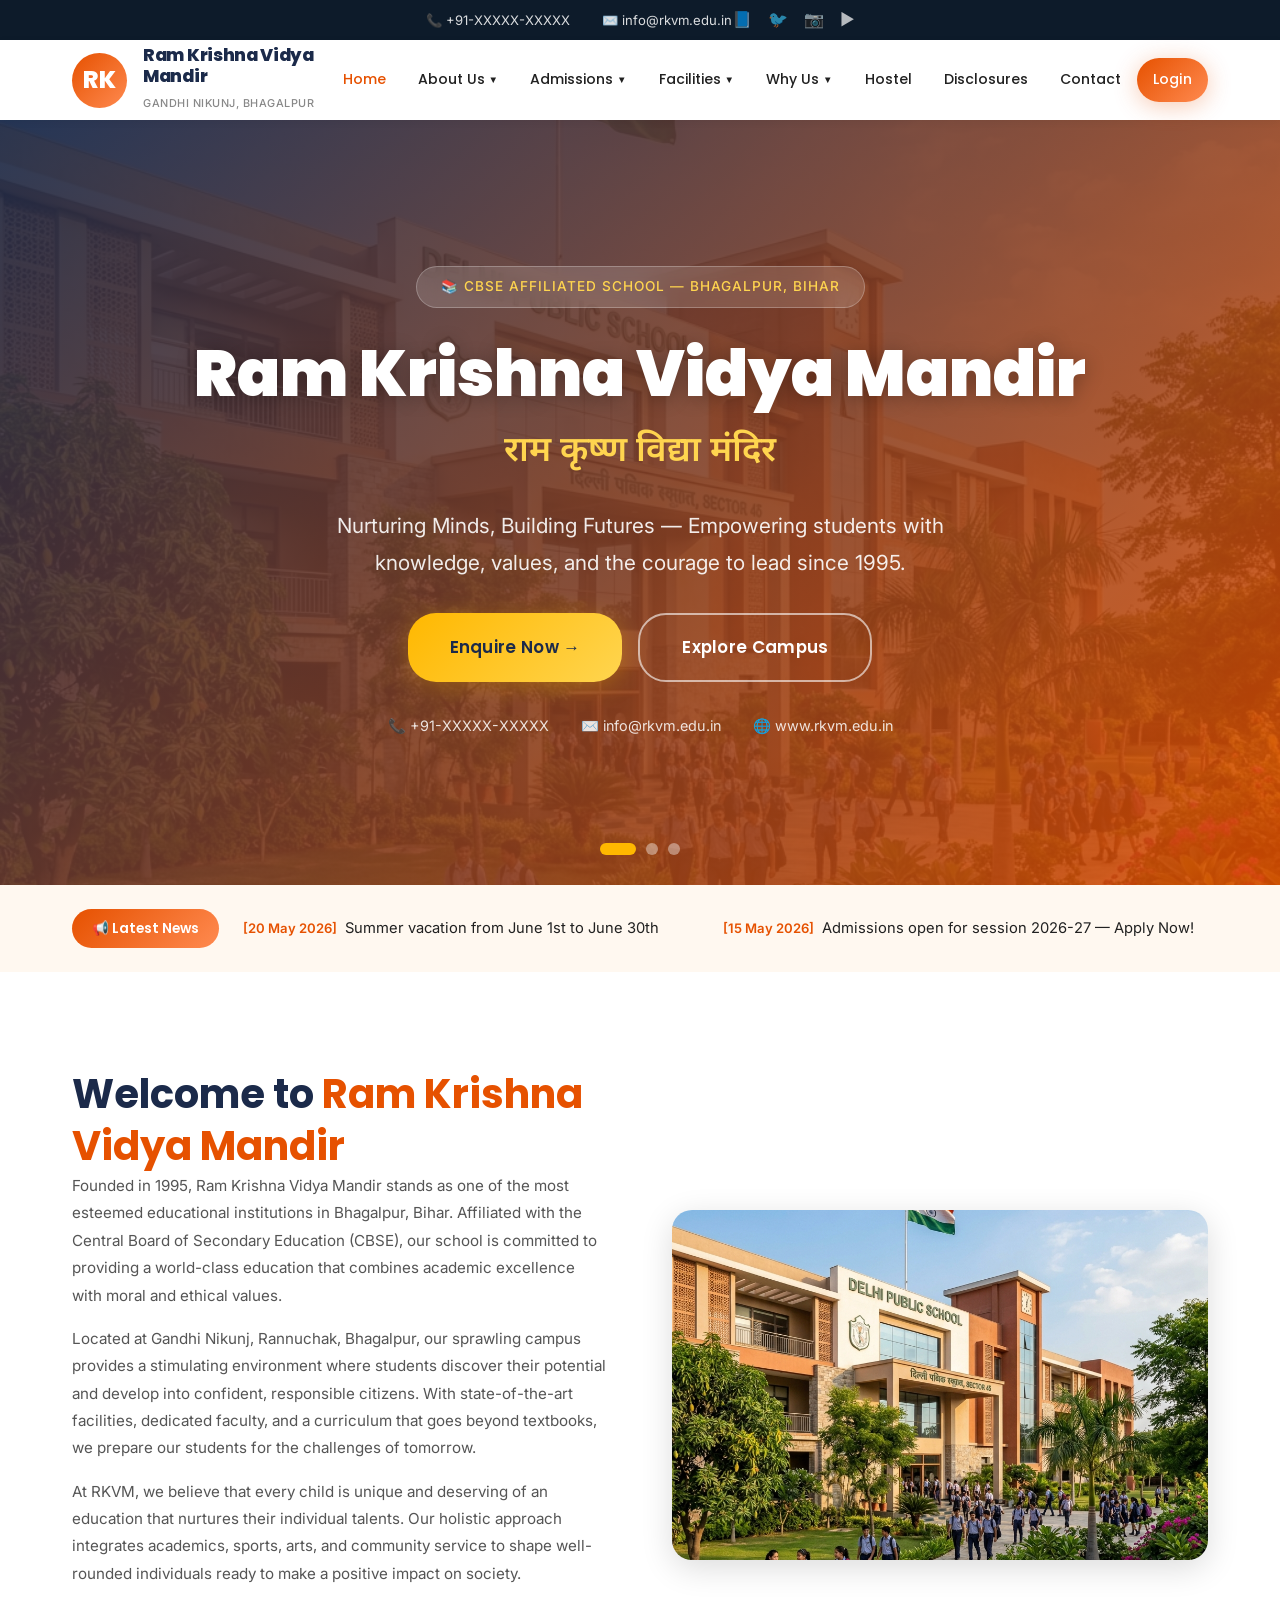
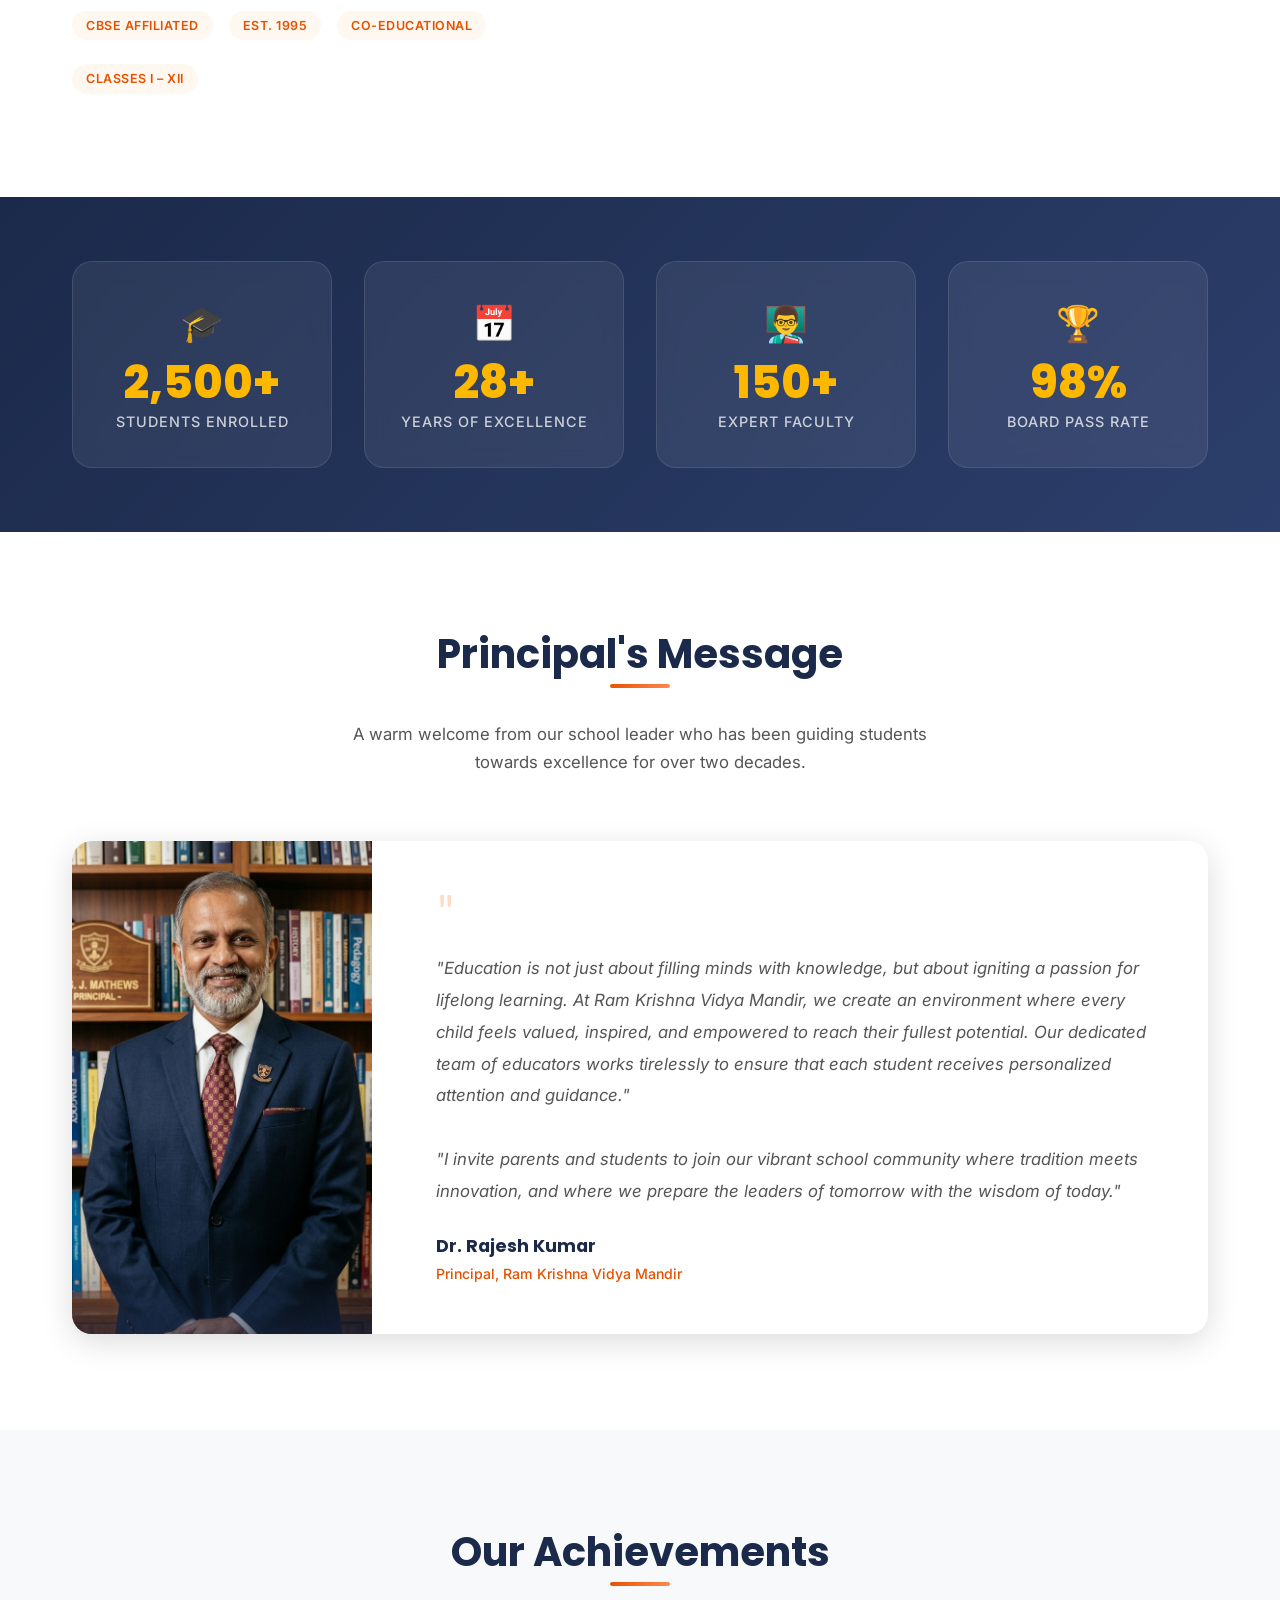
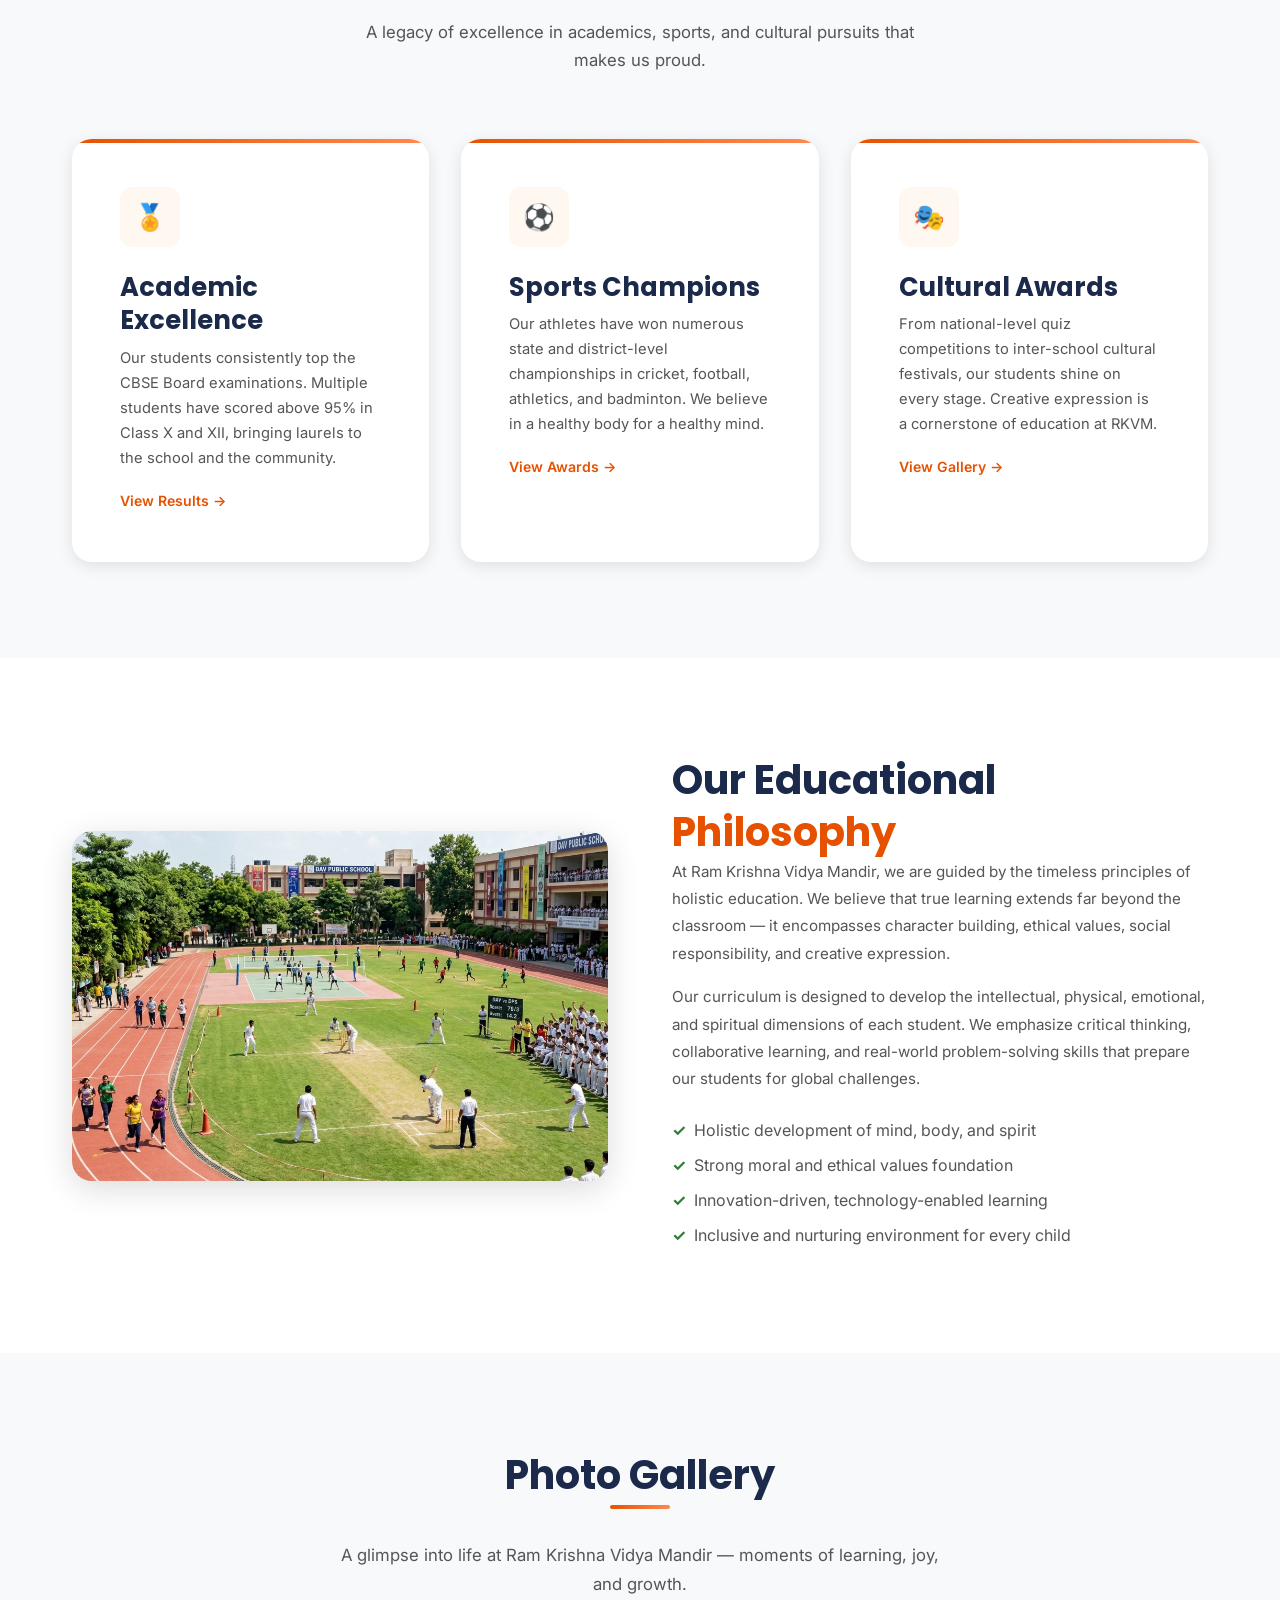
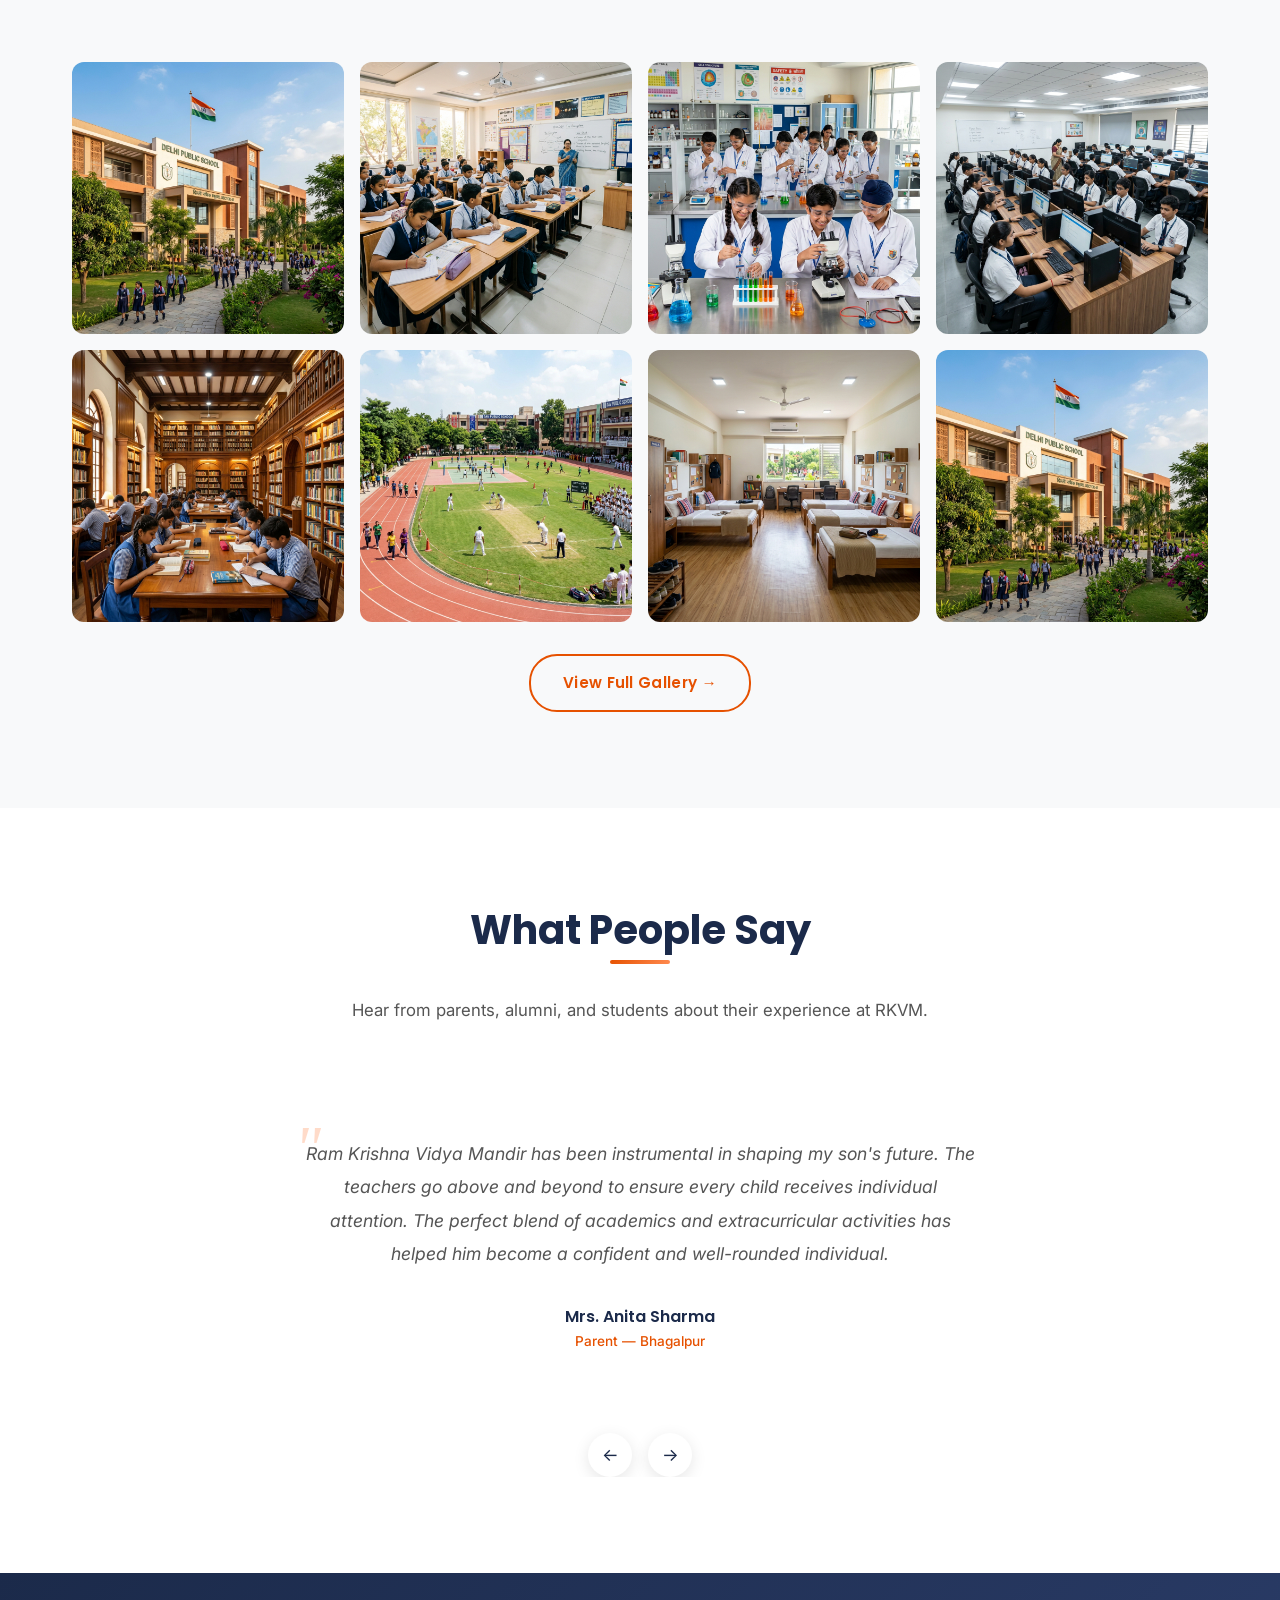
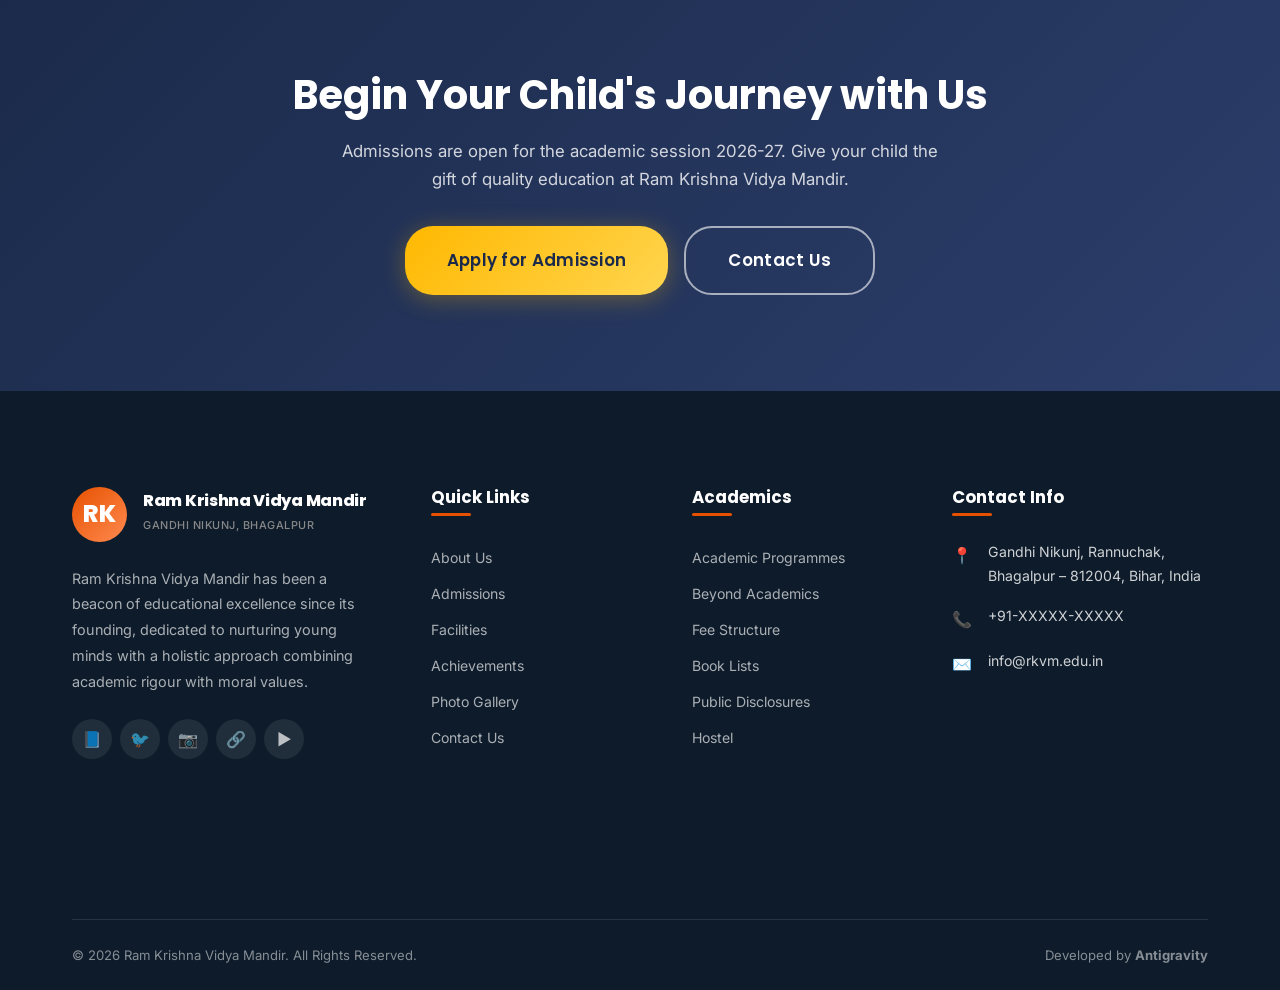
==== index.html @ 4ca019c8 "Initial commit: RKVM Website" ====
<!DOCTYPE html>
<html lang="en">
<head>
  <meta charset="UTF-8">
  <meta name="viewport" content="width=device-width, initial-scale=1.0">
  <meta name="description" content="Ram Krishna Vidya Mandir, Bhagalpur — A premier CBSE school nurturing young minds with academic excellence, moral values, and holistic development since 1995.">
  <title>Ram Krishna Vidya Mandir — Nurturing Minds, Building Futures</title>
  <link rel="stylesheet" href="css/style.css">
</head>
<body>

<!-- Top Bar -->
<div class="topbar">
  <div class="container">
    <div class="topbar-left">
      <span>📞 +91-XXXXX-XXXXX</span>
      <span>✉️ info@rkvm.edu.in</span>
    </div>
    <div class="topbar-right">
      <a href="#" title="Facebook">📘</a>
      <a href="#" title="Twitter">🐦</a>
      <a href="#" title="Instagram">📷</a>
      <a href="#" title="YouTube">▶️</a>
    </div>
  </div>
</div>

<!-- Header -->
<header class="header">
  <div class="container">
    <a href="index.html" class="logo">
      <div class="logo-icon">RK</div>
      <div class="logo-text">
        <h1>Ram Krishna Vidya Mandir</h1>
        <span class="logo-sub">Gandhi Nikunj, Bhagalpur</span>
      </div>
    </a>
    <button class="menu-toggle" aria-label="Toggle menu">
      <span></span><span></span><span></span>
    </button>
    <nav class="nav">
      <ul class="nav-list">
        <li class="nav-item"><a href="index.html" class="nav-link active">Home</a></li>
        <li class="nav-item">
          <a href="about.html" class="nav-link">About Us <span class="arrow">▼</span></a>
          <div class="dropdown">
            <a href="about.html#mission">Mission &amp; Vision</a>
            <a href="about.html#founders">The Founders</a>
            <a href="about.html#principal">The Principal</a>
            <a href="about.html#board">Advisory Board</a>
          </div>
        </li>
        <li class="nav-item">
          <a href="admissions.html" class="nav-link">Admissions <span class="arrow">▼</span></a>
          <div class="dropdown">
            <a href="admissions.html#booklist">Book List</a>
            <a href="admissions.html#query">Admission Query</a>
            <a href="admissions.html#procedure">Admission Procedure</a>
            <a href="admissions.html#form">Online Admission</a>
            <a href="admissions.html#fees">Fee Structure</a>
          </div>
        </li>
        <li class="nav-item">
          <a href="facilities.html" class="nav-link">Facilities <span class="arrow">▼</span></a>
          <div class="dropdown">
            <a href="facilities.html#it">IT Education</a>
            <a href="facilities.html#atl">Atal Tinkering Lab</a>
            <a href="facilities.html#headstart">International Headstart</a>
            <a href="facilities.html#counselling">Counselling Cell</a>
            <a href="facilities.html#workshops">Workshops &amp; Seminars</a>
            <a href="facilities.html#language">Language Lab</a>
            <a href="facilities.html#library">Library</a>
          </div>
        </li>
        <li class="nav-item">
          <a href="why-us.html" class="nav-link">Why Us <span class="arrow">▼</span></a>
          <div class="dropdown">
            <a href="why-us.html#academics">Academic Programmes</a>
            <a href="why-us.html#beyond">Beyond Academics</a>
            <a href="why-us.html#excellence">Centre of Excellence</a>
          </div>
        </li>
        <li class="nav-item"><a href="hostel.html" class="nav-link">Hostel</a></li>
        <li class="nav-item"><a href="disclosures.html" class="nav-link">Disclosures</a></li>
        <li class="nav-item"><a href="contact.html" class="nav-link">Contact</a></li>
        <li class="nav-item">
          <a href="login.html" class="nav-link btn btn-primary btn-sm" style="color:white;">Login</a>
        </li>
      </ul>
    </nav>
  </div>
</header>
<div class="mobile-overlay"></div>

<!-- Hero Section -->
<section class="hero">
  <div class="hero-slider">
    <div class="hero-slide active">
      <img src="images/hero-1.png" alt="Ram Krishna Vidya Mandir Campus">
    </div>
    <div class="hero-slide">
      <img src="images/hero-2.png" alt="Classroom Learning">
    </div>
    <div class="hero-slide">
      <img src="images/hero-3.png" alt="Science Laboratory">
    </div>
    <div class="hero-overlay"></div>
  </div>

  <div class="hero-content">
    <span class="hero-badge">📚 CBSE Affiliated School — Bhagalpur, Bihar</span>
    <h1 class="hero-title">Ram Krishna Vidya Mandir</h1>
    <p class="hero-title-hindi font-deva">राम कृष्ण विद्या मंदिर</p>
    <p class="hero-subtitle">Nurturing Minds, Building Futures — Empowering students with knowledge, values, and the courage to lead since 1995.</p>
    <div class="hero-cta">
      <a href="admissions.html#form" class="btn btn-accent btn-lg">Enquire Now →</a>
      <a href="facilities.html" class="btn btn-outline btn-lg">Explore Campus</a>
    </div>
    <div class="hero-contact">
      <span>📞 +91-XXXXX-XXXXX</span>
      <span>✉️ info@rkvm.edu.in</span>
      <span>🌐 www.rkvm.edu.in</span>
    </div>
  </div>

  <div class="hero-indicators">
    <div class="hero-dot active" data-slide="0"></div>
    <div class="hero-dot" data-slide="1"></div>
    <div class="hero-dot" data-slide="2"></div>
  </div>
</section>

<!-- Announcements Ticker -->
<section class="ticker-section">
  <div class="container">
    <div class="ticker-wrapper">
      <div class="ticker-label">📢 Latest News</div>
      <div class="ticker-content">
        <div class="ticker-track">
          <span class="ticker-item"><span class="date">[20 May 2026]</span> Summer vacation from June 1st to June 30th</span>
          <span class="ticker-item"><span class="date">[15 May 2026]</span> Admissions open for session 2026-27 — Apply Now!</span>
          <span class="ticker-item"><span class="date">[10 May 2026]</span> Annual Day celebrations on May 25th — All parents invited</span>
          <span class="ticker-item"><span class="date">[05 May 2026]</span> Pre-Board exams schedule released — Check notice board</span>
          <span class="ticker-item"><span class="date">[01 May 2026]</span> Parent-Teacher Meeting on May 8th for Classes IX-XII</span>
          <!-- Duplicate for seamless scroll -->
          <span class="ticker-item"><span class="date">[20 May 2026]</span> Summer vacation from June 1st to June 30th</span>
          <span class="ticker-item"><span class="date">[15 May 2026]</span> Admissions open for session 2026-27 — Apply Now!</span>
          <span class="ticker-item"><span class="date">[10 May 2026]</span> Annual Day celebrations on May 25th — All parents invited</span>
          <span class="ticker-item"><span class="date">[05 May 2026]</span> Pre-Board exams schedule released — Check notice board</span>
          <span class="ticker-item"><span class="date">[01 May 2026]</span> Parent-Teacher Meeting on May 8th for Classes IX-XII</span>
        </div>
      </div>
    </div>
  </div>
</section>

<!-- School Introduction -->
<section class="section" id="about-intro">
  <div class="container">
    <div class="info-block animate-on-scroll">
      <div class="info-content">
        <h2>Welcome to <span class="text-primary-color">Ram Krishna Vidya Mandir</span></h2>
        <p>Founded in 1995, Ram Krishna Vidya Mandir stands as one of the most esteemed educational institutions in Bhagalpur, Bihar. Affiliated with the Central Board of Secondary Education (CBSE), our school is committed to providing a world-class education that combines academic excellence with moral and ethical values.</p>
        <p>Located at Gandhi Nikunj, Rannuchak, Bhagalpur, our sprawling campus provides a stimulating environment where students discover their potential and develop into confident, responsible citizens. With state-of-the-art facilities, dedicated faculty, and a curriculum that goes beyond textbooks, we prepare our students for the challenges of tomorrow.</p>
        <p>At RKVM, we believe that every child is unique and deserving of an education that nurtures their individual talents. Our holistic approach integrates academics, sports, arts, and community service to shape well-rounded individuals ready to make a positive impact on society.</p>
        <div style="margin-top: var(--space-lg); display: flex; gap: var(--space-md); flex-wrap: wrap;">
          <span class="card-tag">CBSE Affiliated</span>
          <span class="card-tag">Est. 1995</span>
          <span class="card-tag">Co-Educational</span>
          <span class="card-tag">Classes I – XII</span>
        </div>
      </div>
      <div class="info-img">
        <img src="images/hero-1.png" alt="School Campus">
      </div>
    </div>
  </div>
</section>

<!-- Key Stats Section -->
<section class="stats">
  <div class="container">
    <div class="stats-grid">
      <div class="stat-card animate-on-scroll">
        <div class="stat-icon">🎓</div>
        <div class="stat-number" data-count="2500" data-suffix="+">0</div>
        <div class="stat-label">Students Enrolled</div>
      </div>
      <div class="stat-card animate-on-scroll delay-1">
        <div class="stat-icon">📅</div>
        <div class="stat-number" data-count="28" data-suffix="+">0</div>
        <div class="stat-label">Years of Excellence</div>
      </div>
      <div class="stat-card animate-on-scroll delay-2">
        <div class="stat-icon">👨‍🏫</div>
        <div class="stat-number" data-count="150" data-suffix="+">0</div>
        <div class="stat-label">Expert Faculty</div>
      </div>
      <div class="stat-card animate-on-scroll delay-3">
        <div class="stat-icon">🏆</div>
        <div class="stat-number" data-count="98" data-suffix="%">0</div>
        <div class="stat-label">Board Pass Rate</div>
      </div>
    </div>
  </div>
</section>

<!-- Principal's Message -->
<section class="section principal-section">
  <div class="container">
    <div class="section-header animate-on-scroll">
      <h2>Principal's Message</h2>
      <p>A warm welcome from our school leader who has been guiding students towards excellence for over two decades.</p>
    </div>
    <div class="principal-card animate-on-scroll">
      <div class="principal-img-wrapper">
        <img src="images/principal.png" alt="Dr. Rajesh Kumar - Principal">
      </div>
      <div class="principal-content">
        <div class="quote-icon">"</div>
        <blockquote>
          "Education is not just about filling minds with knowledge, but about igniting a passion for lifelong learning. At Ram Krishna Vidya Mandir, we create an environment where every child feels valued, inspired, and empowered to reach their fullest potential. Our dedicated team of educators works tirelessly to ensure that each student receives personalized attention and guidance."
          <br><br>
          "I invite parents and students to join our vibrant school community where tradition meets innovation, and where we prepare the leaders of tomorrow with the wisdom of today."
        </blockquote>
        <div class="principal-name">Dr. Rajesh Kumar</div>
        <div class="principal-designation">Principal, Ram Krishna Vidya Mandir</div>
      </div>
    </div>
  </div>
</section>

<!-- Achievements Section -->
<section class="section section-alt">
  <div class="container">
    <div class="section-header animate-on-scroll">
      <h2>Our Achievements</h2>
      <p>A legacy of excellence in academics, sports, and cultural pursuits that makes us proud.</p>
    </div>
    <div class="grid-3">
      <div class="feature-card animate-on-scroll">
        <div class="feature-icon">🏅</div>
        <h3>Academic Excellence</h3>
        <p>Our students consistently top the CBSE Board examinations. Multiple students have scored above 95% in Class X and XII, bringing laurels to the school and the community.</p>
        <a href="achievements.html" style="color: var(--primary); font-weight: 600; font-size: 0.88rem;">View Results →</a>
      </div>
      <div class="feature-card animate-on-scroll delay-1">
        <div class="feature-icon">⚽</div>
        <h3>Sports Champions</h3>
        <p>Our athletes have won numerous state and district-level championships in cricket, football, athletics, and badminton. We believe in a healthy body for a healthy mind.</p>
        <a href="achievements.html" style="color: var(--primary); font-weight: 600; font-size: 0.88rem;">View Awards →</a>
      </div>
      <div class="feature-card animate-on-scroll delay-2">
        <div class="feature-icon">🎭</div>
        <h3>Cultural Awards</h3>
        <p>From national-level quiz competitions to inter-school cultural festivals, our students shine on every stage. Creative expression is a cornerstone of education at RKVM.</p>
        <a href="achievements.html" style="color: var(--primary); font-weight: 600; font-size: 0.88rem;">View Gallery →</a>
      </div>
    </div>
  </div>
</section>

<!-- Key Principles Section -->
<section class="section">
  <div class="container">
    <div class="info-block reverse animate-on-scroll">
      <div class="info-content">
        <h2>Our Educational <span class="text-primary-color">Philosophy</span></h2>
        <p>At Ram Krishna Vidya Mandir, we are guided by the timeless principles of holistic education. We believe that true learning extends far beyond the classroom — it encompasses character building, ethical values, social responsibility, and creative expression.</p>
        <p>Our curriculum is designed to develop the intellectual, physical, emotional, and spiritual dimensions of each student. We emphasize critical thinking, collaborative learning, and real-world problem-solving skills that prepare our students for global challenges.</p>
        <div style="margin-top: var(--space-lg);">
          <div style="display: flex; align-items: center; gap: var(--space-sm); margin-bottom: var(--space-sm); color: var(--text-secondary);">
            <span style="color: var(--success); font-weight: 700;">✓</span> Holistic development of mind, body, and spirit
          </div>
          <div style="display: flex; align-items: center; gap: var(--space-sm); margin-bottom: var(--space-sm); color: var(--text-secondary);">
            <span style="color: var(--success); font-weight: 700;">✓</span> Strong moral and ethical values foundation
          </div>
          <div style="display: flex; align-items: center; gap: var(--space-sm); margin-bottom: var(--space-sm); color: var(--text-secondary);">
            <span style="color: var(--success); font-weight: 700;">✓</span> Innovation-driven, technology-enabled learning
          </div>
          <div style="display: flex; align-items: center; gap: var(--space-sm); margin-bottom: var(--space-sm); color: var(--text-secondary);">
            <span style="color: var(--success); font-weight: 700;">✓</span> Inclusive and nurturing environment for every child
          </div>
        </div>
      </div>
      <div class="info-img">
        <img src="images/sports.png" alt="School Activities">
      </div>
    </div>
  </div>
</section>

<!-- Photo Gallery Preview -->
<section class="section section-alt">
  <div class="container">
    <div class="section-header animate-on-scroll">
      <h2>Photo Gallery</h2>
      <p>A glimpse into life at Ram Krishna Vidya Mandir — moments of learning, joy, and growth.</p>
    </div>
    <div class="gallery-grid animate-on-scroll">
      <div class="gallery-item">
        <img src="images/hero-1.png" alt="School Building">
        <span class="gallery-caption">School Campus</span>
      </div>
      <div class="gallery-item">
        <img src="images/hero-2.png" alt="Classroom">
        <span class="gallery-caption">Classroom Learning</span>
      </div>
      <div class="gallery-item">
        <img src="images/hero-3.png" alt="Science Lab">
        <span class="gallery-caption">Science Laboratory</span>
      </div>
      <div class="gallery-item">
        <img src="images/computer-lab.png" alt="Computer Lab">
        <span class="gallery-caption">Computer Lab</span>
      </div>
      <div class="gallery-item">
        <img src="images/library.png" alt="Library">
        <span class="gallery-caption">Library</span>
      </div>
      <div class="gallery-item">
        <img src="images/sports.png" alt="Sports">
        <span class="gallery-caption">Sports Day</span>
      </div>
      <div class="gallery-item">
        <img src="images/hostel.png" alt="Hostel">
        <span class="gallery-caption">Hostel Facility</span>
      </div>
      <div class="gallery-item">
        <img src="images/hero-1.png" alt="Annual Day">
        <span class="gallery-caption">Annual Day</span>
      </div>
    </div>
    <div class="text-center" style="margin-top: var(--space-xl);">
      <a href="gallery.html" class="btn btn-outline-dark">View Full Gallery →</a>
    </div>
  </div>
</section>

<!-- Testimonials -->
<section class="section">
  <div class="container">
    <div class="section-header animate-on-scroll">
      <h2>What People Say</h2>
      <p>Hear from parents, alumni, and students about their experience at RKVM.</p>
    </div>
    <div class="testimonials-slider animate-on-scroll">
      <div class="testimonial-track">
        <div class="testimonial-card">
          <div class="quote">Ram Krishna Vidya Mandir has been instrumental in shaping my son's future. The teachers go above and beyond to ensure every child receives individual attention. The perfect blend of academics and extracurricular activities has helped him become a confident and well-rounded individual.</div>
          <div class="testimonial-author">Mrs. Anita Sharma</div>
          <div class="testimonial-role">Parent — Bhagalpur</div>
        </div>
        <div class="testimonial-card">
          <div class="quote">I spent the best years of my life at RKVM. The values and education I received here laid the foundation for my career. The school truly lives up to its motto of nurturing minds and building futures. I am forever grateful to my teachers and the administration.</div>
          <div class="testimonial-author">Rahul Verma</div>
          <div class="testimonial-role">Alumnus, Batch of 2018 — IIT Delhi</div>
        </div>
        <div class="testimonial-card">
          <div class="quote">As a parent of two children at RKVM, I can confidently say this is the best school in Bhagalpur. The infrastructure is excellent, the faculty is dedicated, and the school administration is always responsive. My children love going to school every day.</div>
          <div class="testimonial-author">Mr. Sanjay Gupta</div>
          <div class="testimonial-role">Parent — Bhagalpur</div>
        </div>
      </div>
      <div class="testimonial-nav">
        <button class="testimonial-prev" aria-label="Previous testimonial">←</button>
        <button class="testimonial-next" aria-label="Next testimonial">→</button>
      </div>
    </div>
  </div>
</section>

<!-- CTA Section -->
<section class="section section-dark">
  <div class="container text-center">
    <div class="animate-on-scroll">
      <h2 style="color: white; margin-bottom: var(--space-md);">Begin Your Child's Journey with Us</h2>
      <p style="color: rgba(255,255,255,0.8); max-width: 600px; margin: 0 auto var(--space-xl); font-size: 1.05rem;">
        Admissions are open for the academic session 2026-27. Give your child the gift of quality education at Ram Krishna Vidya Mandir.
      </p>
      <div style="display: flex; gap: var(--space-md); justify-content: center; flex-wrap: wrap;">
        <a href="admissions.html#form" class="btn btn-accent btn-lg">Apply for Admission</a>
        <a href="contact.html" class="btn btn-outline btn-lg">Contact Us</a>
      </div>
    </div>
  </div>
</section>

<!-- Footer -->
<footer class="footer">
  <div class="container">
    <div class="footer-grid">
      <div class="footer-about">
        <div class="logo" style="margin-bottom:var(--space-lg);">
          <div class="logo-icon">RK</div>
          <div class="logo-text">
            <h1 style="color:white;font-size:1rem;">Ram Krishna Vidya Mandir</h1>
            <span class="logo-sub">Gandhi Nikunj, Bhagalpur</span>
          </div>
        </div>
        <p>Ram Krishna Vidya Mandir has been a beacon of educational excellence since its founding, dedicated to nurturing young minds with a holistic approach combining academic rigour with moral values.</p>
        <div class="footer-social">
          <a href="#">📘</a>
          <a href="#">🐦</a>
          <a href="#">📷</a>
          <a href="#">🔗</a>
          <a href="#">▶️</a>
        </div>
      </div>
      <div class="footer-links">
        <h4>Quick Links</h4>
        <a href="about.html">About Us</a>
        <a href="admissions.html">Admissions</a>
        <a href="facilities.html">Facilities</a>
        <a href="achievements.html">Achievements</a>
        <a href="gallery.html">Photo Gallery</a>
        <a href="contact.html">Contact Us</a>
      </div>
      <div class="footer-links">
        <h4>Academics</h4>
        <a href="why-us.html#academics">Academic Programmes</a>
        <a href="why-us.html#beyond">Beyond Academics</a>
        <a href="admissions.html#fees">Fee Structure</a>
        <a href="admissions.html#booklist">Book Lists</a>
        <a href="disclosures.html">Public Disclosures</a>
        <a href="hostel.html">Hostel</a>
      </div>
      <div>
        <h4>Contact Info</h4>
        <div class="footer-contact-item">
          <span class="icon">📍</span>
          <span>Gandhi Nikunj, Rannuchak, Bhagalpur – 812004, Bihar, India</span>
        </div>
        <div class="footer-contact-item">
          <span class="icon">📞</span>
          <span>+91-XXXXX-XXXXX</span>
        </div>
        <div class="footer-contact-item">
          <span class="icon">✉️</span>
          <span>info@rkvm.edu.in</span>
        </div>
        <div class="footer-map">
          <iframe src="https://www.google.com/maps/embed?pb=!1m18!1m12!1m3!1d3609.123!2d86.98!3d25.24!2m3!1f0!2f0!3f0!3m2!1i1024!2i768!4f13.1!3m3!1m2!1s0x0%3A0x0!2zMjXCsDE0JzI0LjAiTiA4NsKwNTgnNDguMCJF!5e0!3m2!1sen!2sin!4v1" allowfullscreen="" loading="lazy"></iframe>
        </div>
      </div>
    </div>
    <div class="footer-bottom">
      <span>&copy; 2026 Ram Krishna Vidya Mandir. All Rights Reserved.</span>
      <span>Developed by <strong>Antigravity</strong></span>
    </div>
  </div>
</footer>

<!-- Success Modal -->
<div class="modal-overlay" id="successModal">
  <div class="modal">
    <div class="modal-icon">✓</div>
    <h3>Thank You!</h3>
    <p>Your submission has been received. We will get back to you shortly.</p>
    <button class="btn btn-primary modal-close" style="margin-top: var(--space-lg);">Close</button>
  </div>
</div>

<script src="js/main.js"></script>
</body>
</html>
---- css/style.css ----
/* ========================================
   RAM KRISHNA VIDYA MANDIR — Design System
   ======================================== */

/* --- Google Fonts --- */
@import url('https://fonts.googleapis.com/css2?family=Poppins:wght@300;400;500;600;700;800;900&family=Inter:wght@300;400;500;600;700&family=Noto+Sans+Devanagari:wght@400;600;700&display=swap');

/* --- CSS Custom Properties --- */
:root {
  /* Colors */
  --primary: #E65100;
  --primary-light: #FF8A50;
  --primary-dark: #AC1900;
  --secondary: #1B2A4A;
  --secondary-light: #2C3E6B;
  --secondary-dark: #0D1B2A;
  --accent: #FFB800;
  --accent-light: #FFD54F;
  --accent-dark: #C79100;
  --success: #2E7D32;
  --error: #C62828;
  --text-primary: #212121;
  --text-secondary: #555555;
  --text-light: #888888;
  --text-white: #FFFFFF;
  --bg-white: #FFFFFF;
  --bg-light: #F8F9FA;
  --bg-cream: #FFF8F0;
  --bg-dark: #0D1B2A;
  --border-light: #E0E0E0;
  --border-medium: #BDBDBD;

  /* Gradients */
  --gradient-primary: linear-gradient(135deg, #E65100 0%, #FF8A50 100%);
  --gradient-secondary: linear-gradient(135deg, #1B2A4A 0%, #2C3E6B 100%);
  --gradient-hero: linear-gradient(135deg, rgba(27,42,74,0.92) 0%, rgba(230,81,0,0.85) 100%);
  --gradient-accent: linear-gradient(135deg, #FFB800 0%, #FFD54F 100%);
  --gradient-glass: linear-gradient(135deg, rgba(255,255,255,0.15) 0%, rgba(255,255,255,0.05) 100%);

  /* Typography */
  --font-heading: 'Poppins', sans-serif;
  --font-body: 'Inter', sans-serif;
  --font-devanagari: 'Noto Sans Devanagari', sans-serif;

  /* Spacing */
  --space-xs: 0.25rem;
  --space-sm: 0.5rem;
  --space-md: 1rem;
  --space-lg: 1.5rem;
  --space-xl: 2rem;
  --space-2xl: 3rem;
  --space-3xl: 4rem;
  --space-4xl: 6rem;

  /* Border Radius */
  --radius-sm: 6px;
  --radius-md: 12px;
  --radius-lg: 20px;
  --radius-xl: 28px;
  --radius-full: 50%;

  /* Shadows */
  --shadow-sm: 0 2px 8px rgba(0,0,0,0.06);
  --shadow-md: 0 4px 16px rgba(0,0,0,0.10);
  --shadow-lg: 0 8px 32px rgba(0,0,0,0.14);
  --shadow-xl: 0 16px 48px rgba(0,0,0,0.18);
  --shadow-glow-primary: 0 4px 24px rgba(230,81,0,0.30);
  --shadow-glow-accent: 0 4px 24px rgba(255,184,0,0.30);

  /* Transitions */
  --transition-fast: 0.2s cubic-bezier(0.4, 0, 0.2, 1);
  --transition-base: 0.3s cubic-bezier(0.4, 0, 0.2, 1);
  --transition-slow: 0.5s cubic-bezier(0.4, 0, 0.2, 1);
  --transition-bounce: 0.5s cubic-bezier(0.34, 1.56, 0.64, 1);

  /* Layout */
  --container-max: 1200px;
  --container-wide: 1400px;
  --header-height: 80px;
  --topbar-height: 40px;
}

/* --- Reset & Base --- */
*, *::before, *::after {
  box-sizing: border-box;
  margin: 0;
  padding: 0;
}

html {
  scroll-behavior: smooth;
  -webkit-font-smoothing: antialiased;
  -moz-osx-font-smoothing: grayscale;
}

body {
  font-family: var(--font-body);
  font-size: 16px;
  line-height: 1.7;
  color: var(--text-primary);
  background: var(--bg-white);
  overflow-x: hidden;
}

a {
  text-decoration: none;
  color: inherit;
  transition: color var(--transition-fast);
}

img {
  max-width: 100%;
  height: auto;
  display: block;
}

ul, ol {
  list-style: none;
}

button, input, select, textarea {
  font-family: inherit;
  font-size: inherit;
  border: none;
  outline: none;
}

button {
  cursor: pointer;
}

h1, h2, h3, h4, h5, h6 {
  font-family: var(--font-heading);
  font-weight: 700;
  line-height: 1.3;
  color: var(--secondary);
}

h1 { font-size: clamp(2rem, 5vw, 3.5rem); }
h2 { font-size: clamp(1.6rem, 3.5vw, 2.5rem); }
h3 { font-size: clamp(1.2rem, 2.5vw, 1.6rem); }
h4 { font-size: 1.2rem; }
h5 { font-size: 1rem; }

p { margin-bottom: var(--space-md); }

/* --- Utility --- */
.container {
  max-width: var(--container-max);
  margin: 0 auto;
  padding: 0 var(--space-xl);
}

.container-wide {
  max-width: var(--container-wide);
  margin: 0 auto;
  padding: 0 var(--space-xl);
}

.section {
  padding: var(--space-4xl) 0;
}

.section-alt {
  background: var(--bg-light);
}

.section-dark {
  background: var(--gradient-secondary);
  color: var(--text-white);
}

.section-cream {
  background: var(--bg-cream);
}

.section-header {
  text-align: center;
  margin-bottom: var(--space-3xl);
}

.section-header h2 {
  position: relative;
  display: inline-block;
  margin-bottom: var(--space-md);
}

.section-header h2::after {
  content: '';
  position: absolute;
  bottom: -8px;
  left: 50%;
  transform: translateX(-50%);
  width: 60px;
  height: 4px;
  background: var(--gradient-primary);
  border-radius: 2px;
}

.section-dark .section-header h2 {
  color: var(--text-white);
}

.section-header p {
  color: var(--text-secondary);
  max-width: 600px;
  margin: var(--space-lg) auto 0;
  font-size: 1.05rem;
}

.section-dark .section-header p {
  color: rgba(255,255,255,0.75);
}

.text-center { text-align: center; }
.text-primary-color { color: var(--primary); }
.text-accent-color { color: var(--accent); }
.font-deva { font-family: var(--font-devanagari); }

/* --- Buttons --- */
.btn {
  display: inline-flex;
  align-items: center;
  gap: var(--space-sm);
  padding: 14px 32px;
  border-radius: var(--radius-xl);
  font-family: var(--font-heading);
  font-weight: 600;
  font-size: 0.95rem;
  letter-spacing: 0.3px;
  transition: all var(--transition-base);
  position: relative;
  overflow: hidden;
}

.btn::before {
  content: '';
  position: absolute;
  top: 0;
  left: -100%;
  width: 100%;
  height: 100%;
  background: linear-gradient(90deg, transparent, rgba(255,255,255,0.2), transparent);
  transition: left var(--transition-slow);
}

.btn:hover::before {
  left: 100%;
}

.btn-primary {
  background: var(--gradient-primary);
  color: var(--text-white);
  box-shadow: var(--shadow-glow-primary);
}

.btn-primary:hover {
  transform: translateY(-2px);
  box-shadow: 0 6px 30px rgba(230,81,0,0.45);
}

.btn-secondary {
  background: var(--gradient-secondary);
  color: var(--text-white);
  box-shadow: var(--shadow-md);
}

.btn-secondary:hover {
  transform: translateY(-2px);
  box-shadow: var(--shadow-lg);
}

.btn-accent {
  background: var(--gradient-accent);
  color: var(--secondary);
  box-shadow: var(--shadow-glow-accent);
}

.btn-accent:hover {
  transform: translateY(-2px);
  box-shadow: 0 6px 30px rgba(255,184,0,0.45);
}

.btn-outline {
  background: transparent;
  color: var(--text-white);
  border: 2px solid rgba(255,255,255,0.6);
}

.btn-outline:hover {
  background: rgba(255,255,255,0.15);
  border-color: var(--text-white);
  transform: translateY(-2px);
}

.btn-outline-dark {
  background: transparent;
  color: var(--primary);
  border: 2px solid var(--primary);
}

.btn-outline-dark:hover {
  background: var(--primary);
  color: var(--text-white);
  transform: translateY(-2px);
}

.btn-sm {
  padding: 10px 22px;
  font-size: 0.85rem;
}

.btn-lg {
  padding: 18px 42px;
  font-size: 1.05rem;
}

/* --- Top Bar --- */
.topbar {
  background: var(--secondary-dark);
  color: rgba(255,255,255,0.85);
  font-size: 0.82rem;
  height: var(--topbar-height);
  display: flex;
  align-items: center;
}

.topbar .container {
  display: flex;
  justify-content: space-between;
  align-items: center;
}

.topbar-left {
  display: flex;
  gap: var(--space-xl);
  align-items: center;
}

.topbar-left span {
  display: flex;
  align-items: center;
  gap: 6px;
}

.topbar-right {
  display: flex;
  gap: var(--space-md);
  align-items: center;
}

.topbar-right a {
  color: rgba(255,255,255,0.7);
  transition: color var(--transition-fast);
  font-size: 1rem;
}

.topbar-right a:hover {
  color: var(--accent);
}

/* --- Header / Navbar --- */
.header {
  background: var(--bg-white);
  height: var(--header-height);
  position: sticky;
  top: 0;
  z-index: 1000;
  box-shadow: var(--shadow-sm);
  transition: box-shadow var(--transition-base);
}

.header.scrolled {
  box-shadow: var(--shadow-md);
}

.header .container {
  display: flex;
  align-items: center;
  justify-content: space-between;
  height: 100%;
}

.logo {
  display: flex;
  align-items: center;
  gap: var(--space-md);
}

.logo-icon {
  width: 55px;
  height: 55px;
  border-radius: var(--radius-full);
  background: var(--gradient-primary);
  display: flex;
  align-items: center;
  justify-content: center;
  font-size: 1.5rem;
  color: white;
  font-weight: 800;
  font-family: var(--font-heading);
  flex-shrink: 0;
}

.logo-text h1 {
  font-size: 1.1rem;
  font-weight: 800;
  color: var(--secondary);
  line-height: 1.2;
  letter-spacing: -0.3px;
}

.logo-text .logo-sub {
  font-size: 0.68rem;
  color: var(--text-light);
  font-weight: 500;
  letter-spacing: 0.5px;
  text-transform: uppercase;
}

/* Navigation */
.nav {
  display: flex;
  align-items: center;
  gap: 0;
}

.nav-list {
  display: flex;
  align-items: center;
  gap: 0;
}

.nav-item {
  position: relative;
}

.nav-link {
  display: flex;
  align-items: center;
  gap: 4px;
  padding: 10px 16px;
  font-family: var(--font-heading);
  font-weight: 500;
  font-size: 0.88rem;
  color: var(--text-primary);
  transition: color var(--transition-fast);
  white-space: nowrap;
}

.nav-link:hover,
.nav-link.active {
  color: var(--primary);
}

.nav-link .arrow {
  font-size: 0.6rem;
  transition: transform var(--transition-fast);
}

.nav-item:hover .arrow {
  transform: rotate(180deg);
}

/* Dropdown */
.dropdown {
  position: absolute;
  top: 100%;
  left: 0;
  min-width: 240px;
  background: var(--bg-white);
  border-radius: var(--radius-md);
  box-shadow: var(--shadow-lg);
  padding: var(--space-sm) 0;
  opacity: 0;
  visibility: hidden;
  transform: translateY(8px);
  transition: all var(--transition-base);
  z-index: 100;
  border-top: 3px solid var(--primary);
}

.nav-item:hover .dropdown {
  opacity: 1;
  visibility: visible;
  transform: translateY(0);
}

.dropdown a {
  display: block;
  padding: 10px 20px;
  font-size: 0.88rem;
  color: var(--text-primary);
  transition: all var(--transition-fast);
}

.dropdown a:hover {
  background: var(--bg-cream);
  color: var(--primary);
  padding-left: 26px;
}

/* Mobile Menu Toggle */
.menu-toggle {
  display: none;
  flex-direction: column;
  gap: 5px;
  padding: 8px;
  background: none;
  cursor: pointer;
  z-index: 1001;
}

.menu-toggle span {
  display: block;
  width: 26px;
  height: 3px;
  background: var(--secondary);
  border-radius: 2px;
  transition: all var(--transition-base);
}

.menu-toggle.active span:nth-child(1) {
  transform: rotate(45deg) translate(5px, 5px);
}

.menu-toggle.active span:nth-child(2) {
  opacity: 0;
}

.menu-toggle.active span:nth-child(3) {
  transform: rotate(-45deg) translate(6px, -6px);
}

/* --- Hero Section --- */
.hero {
  position: relative;
  min-height: 85vh;
  display: flex;
  align-items: center;
  overflow: hidden;
}

.hero-slider {
  position: absolute;
  inset: 0;
  z-index: 0;
}

.hero-slide {
  position: absolute;
  inset: 0;
  opacity: 0;
  transition: opacity 1.2s ease;
}

.hero-slide.active {
  opacity: 1;
}

.hero-slide img {
  width: 100%;
  height: 100%;
  object-fit: cover;
}

.hero-overlay {
  position: absolute;
  inset: 0;
  background: var(--gradient-hero);
  z-index: 1;
}

.hero-content {
  position: relative;
  z-index: 2;
  text-align: center;
  width: 100%;
  padding: var(--space-3xl) var(--space-xl);
}

.hero-badge {
  display: inline-block;
  background: rgba(255,255,255,0.15);
  backdrop-filter: blur(10px);
  border: 1px solid rgba(255,255,255,0.25);
  padding: 8px 24px;
  border-radius: var(--radius-xl);
  font-size: 0.85rem;
  color: var(--accent-light);
  font-weight: 500;
  margin-bottom: var(--space-lg);
  letter-spacing: 1px;
  text-transform: uppercase;
}

.hero-title {
  color: var(--text-white);
  font-size: clamp(2.2rem, 6vw, 4rem);
  font-weight: 900;
  margin-bottom: var(--space-sm);
  text-shadow: 0 2px 20px rgba(0,0,0,0.3);
}

.hero-title-hindi {
  font-family: var(--font-devanagari);
  color: var(--accent-light);
  font-size: clamp(1.4rem, 3vw, 2.2rem);
  font-weight: 600;
  margin-bottom: var(--space-lg);
}

.hero-subtitle {
  color: rgba(255,255,255,0.9);
  font-size: clamp(1rem, 2vw, 1.3rem);
  max-width: 650px;
  margin: 0 auto var(--space-xl);
  line-height: 1.8;
}

.hero-cta {
  display: flex;
  gap: var(--space-md);
  justify-content: center;
  flex-wrap: wrap;
  margin-bottom: var(--space-xl);
}

.hero-contact {
  display: flex;
  gap: var(--space-xl);
  justify-content: center;
  flex-wrap: wrap;
  color: rgba(255,255,255,0.85);
  font-size: 0.9rem;
}

.hero-contact span {
  display: flex;
  align-items: center;
  gap: 6px;
}

.hero-indicators {
  position: absolute;
  bottom: 30px;
  left: 50%;
  transform: translateX(-50%);
  z-index: 3;
  display: flex;
  gap: 10px;
}

.hero-dot {
  width: 12px;
  height: 12px;
  border-radius: var(--radius-full);
  background: rgba(255,255,255,0.4);
  cursor: pointer;
  transition: all var(--transition-base);
}

.hero-dot.active {
  background: var(--accent);
  width: 36px;
  border-radius: 6px;
}

/* --- Stats Section --- */
.stats {
  background: var(--gradient-secondary);
  padding: var(--space-3xl) 0;
  margin-top: -1px;
}

.stats-grid {
  display: grid;
  grid-template-columns: repeat(4, 1fr);
  gap: var(--space-xl);
}

.stat-card {
  text-align: center;
  padding: var(--space-xl);
  border-radius: var(--radius-lg);
  background: rgba(255,255,255,0.07);
  border: 1px solid rgba(255,255,255,0.1);
  backdrop-filter: blur(10px);
  transition: all var(--transition-base);
}

.stat-card:hover {
  background: rgba(255,255,255,0.12);
  transform: translateY(-4px);
}

.stat-icon {
  font-size: 2.2rem;
  margin-bottom: var(--space-sm);
}

.stat-number {
  font-family: var(--font-heading);
  font-size: 2.8rem;
  font-weight: 800;
  color: var(--accent);
  line-height: 1;
  margin-bottom: var(--space-xs);
}

.stat-label {
  color: rgba(255,255,255,0.75);
  font-size: 0.9rem;
  font-weight: 500;
  text-transform: uppercase;
  letter-spacing: 1px;
}

/* --- Cards --- */
.card {
  background: var(--bg-white);
  border-radius: var(--radius-lg);
  overflow: hidden;
  box-shadow: var(--shadow-md);
  transition: all var(--transition-base);
}

.card:hover {
  transform: translateY(-6px);
  box-shadow: var(--shadow-xl);
}

.card-img {
  width: 100%;
  height: 220px;
  object-fit: cover;
}

.card-body {
  padding: var(--space-lg) var(--space-xl);
}

.card-tag {
  display: inline-block;
  background: var(--bg-cream);
  color: var(--primary);
  padding: 4px 14px;
  border-radius: var(--radius-xl);
  font-size: 0.78rem;
  font-weight: 600;
  margin-bottom: var(--space-sm);
  text-transform: uppercase;
  letter-spacing: 0.5px;
}

.card-title {
  font-size: 1.15rem;
  margin-bottom: var(--space-sm);
}

.card-text {
  color: var(--text-secondary);
  font-size: 0.92rem;
  line-height: 1.7;
}

/* Glass Card */
.glass-card {
  background: rgba(255,255,255,0.08);
  backdrop-filter: blur(16px);
  border: 1px solid rgba(255,255,255,0.15);
  border-radius: var(--radius-lg);
  padding: var(--space-xl);
  transition: all var(--transition-base);
}

.glass-card:hover {
  background: rgba(255,255,255,0.14);
  transform: translateY(-4px);
}

/* --- Principal Section --- */
.principal-section {
  position: relative;
}

.principal-card {
  display: grid;
  grid-template-columns: 300px 1fr;
  gap: var(--space-3xl);
  align-items: center;
  background: var(--bg-white);
  border-radius: var(--radius-lg);
  overflow: hidden;
  box-shadow: var(--shadow-lg);
}

.principal-img-wrapper {
  position: relative;
  height: 100%;
  min-height: 400px;
}

.principal-img-wrapper img {
  width: 100%;
  height: 100%;
  object-fit: cover;
}

.principal-img-wrapper::after {
  content: '';
  position: absolute;
  bottom: 0;
  left: 0;
  right: 0;
  height: 80px;
  background: linear-gradient(transparent, rgba(27,42,74,0.6));
}

.principal-content {
  padding: var(--space-2xl) var(--space-2xl) var(--space-2xl) 0;
}

.principal-content .quote-icon {
  font-size: 3rem;
  color: var(--primary-light);
  opacity: 0.3;
  line-height: 1;
  margin-bottom: var(--space-md);
}

.principal-content blockquote {
  font-size: 1.05rem;
  line-height: 1.9;
  color: var(--text-secondary);
  font-style: italic;
  margin-bottom: var(--space-lg);
}

.principal-name {
  font-family: var(--font-heading);
  font-weight: 700;
  color: var(--secondary);
  font-size: 1.1rem;
}

.principal-designation {
  color: var(--primary);
  font-size: 0.88rem;
  font-weight: 500;
}

/* --- Announcements Ticker --- */
.ticker-section {
  background: var(--bg-cream);
  padding: var(--space-lg) 0;
  overflow: hidden;
}

.ticker-wrapper {
  display: flex;
  align-items: center;
  gap: var(--space-lg);
}

.ticker-label {
  background: var(--gradient-primary);
  color: var(--text-white);
  padding: 8px 20px;
  border-radius: var(--radius-xl);
  font-family: var(--font-heading);
  font-weight: 600;
  font-size: 0.85rem;
  white-space: nowrap;
  flex-shrink: 0;
  display: flex;
  align-items: center;
  gap: 6px;
}

.ticker-content {
  overflow: hidden;
  flex: 1;
}

.ticker-track {
  display: flex;
  gap: var(--space-3xl);
  animation: ticker 30s linear infinite;
  white-space: nowrap;
}

.ticker-item {
  display: flex;
  align-items: center;
  gap: var(--space-sm);
  font-size: 0.92rem;
  color: var(--text-primary);
}

.ticker-item .date {
  color: var(--primary);
  font-weight: 600;
  font-size: 0.82rem;
}

@keyframes ticker {
  0% { transform: translateX(0); }
  100% { transform: translateX(-50%); }
}

/* --- Grid Layouts --- */
.grid-2 { display: grid; grid-template-columns: repeat(2, 1fr); gap: var(--space-xl); }
.grid-3 { display: grid; grid-template-columns: repeat(3, 1fr); gap: var(--space-xl); }
.grid-4 { display: grid; grid-template-columns: repeat(4, 1fr); gap: var(--space-xl); }

/* --- Gallery Grid --- */
.gallery-grid {
  display: grid;
  grid-template-columns: repeat(4, 1fr);
  gap: var(--space-md);
}

.gallery-item {
  position: relative;
  border-radius: var(--radius-md);
  overflow: hidden;
  aspect-ratio: 1;
  cursor: pointer;
}

.gallery-item img {
  width: 100%;
  height: 100%;
  object-fit: cover;
  transition: transform var(--transition-slow);
}

.gallery-item:hover img {
  transform: scale(1.08);
}

.gallery-item::after {
  content: '';
  position: absolute;
  inset: 0;
  background: linear-gradient(transparent 50%, rgba(27,42,74,0.7));
  opacity: 0;
  transition: opacity var(--transition-base);
}

.gallery-item:hover::after {
  opacity: 1;
}

.gallery-item .gallery-caption {
  position: absolute;
  bottom: 12px;
  left: 12px;
  right: 12px;
  color: var(--text-white);
  font-size: 0.85rem;
  font-weight: 500;
  z-index: 1;
  opacity: 0;
  transform: translateY(10px);
  transition: all var(--transition-base);
}

.gallery-item:hover .gallery-caption {
  opacity: 1;
  transform: translateY(0);
}

/* --- Testimonials --- */
.testimonials-slider {
  position: relative;
  max-width: 800px;
  margin: 0 auto;
  overflow: hidden;
}

.testimonial-track {
  display: flex;
  transition: transform var(--transition-slow);
}

.testimonial-card {
  min-width: 100%;
  padding: var(--space-2xl) var(--space-3xl);
  text-align: center;
}

.testimonial-card .quote {
  font-size: 1.1rem;
  line-height: 1.9;
  color: var(--text-secondary);
  font-style: italic;
  margin-bottom: var(--space-xl);
  position: relative;
}

.testimonial-card .quote::before {
  content: '"';
  font-size: 4rem;
  color: var(--primary-light);
  opacity: 0.3;
  position: absolute;
  top: -20px;
  left: -10px;
  font-family: Georgia, serif;
  line-height: 1;
}

.testimonial-author {
  font-family: var(--font-heading);
  font-weight: 600;
  color: var(--secondary);
  font-size: 1rem;
}

.testimonial-role {
  color: var(--primary);
  font-size: 0.85rem;
  font-weight: 500;
}

.testimonial-nav {
  display: flex;
  justify-content: center;
  gap: var(--space-md);
  margin-top: var(--space-xl);
}

.testimonial-nav button {
  width: 44px;
  height: 44px;
  border-radius: var(--radius-full);
  background: var(--bg-white);
  box-shadow: var(--shadow-md);
  display: flex;
  align-items: center;
  justify-content: center;
  font-size: 1.1rem;
  color: var(--secondary);
  transition: all var(--transition-base);
}

.testimonial-nav button:hover {
  background: var(--primary);
  color: var(--text-white);
  box-shadow: var(--shadow-glow-primary);
}

/* --- Achievements / Feature Cards --- */
.feature-card {
  background: var(--bg-white);
  border-radius: var(--radius-lg);
  padding: var(--space-2xl);
  box-shadow: var(--shadow-md);
  transition: all var(--transition-base);
  position: relative;
  overflow: hidden;
}

.feature-card::before {
  content: '';
  position: absolute;
  top: 0;
  left: 0;
  right: 0;
  height: 4px;
  background: var(--gradient-primary);
}

.feature-card:hover {
  transform: translateY(-6px);
  box-shadow: var(--shadow-xl);
}

.feature-icon {
  width: 60px;
  height: 60px;
  border-radius: var(--radius-md);
  background: var(--bg-cream);
  display: flex;
  align-items: center;
  justify-content: center;
  font-size: 1.6rem;
  margin-bottom: var(--space-lg);
}

.feature-card h3 {
  margin-bottom: var(--space-sm);
}

.feature-card p {
  color: var(--text-secondary);
  font-size: 0.92rem;
}

/* --- Principles / Info Blocks --- */
.info-block {
  display: grid;
  grid-template-columns: 1fr 1fr;
  gap: var(--space-3xl);
  align-items: center;
}

.info-block.reverse {
  direction: rtl;
}

.info-block.reverse > * {
  direction: ltr;
}

.info-img {
  border-radius: var(--radius-lg);
  overflow: hidden;
  box-shadow: var(--shadow-lg);
}

.info-img img {
  width: 100%;
  height: 350px;
  object-fit: cover;
}

.info-content h3 {
  margin-bottom: var(--space-md);
}

.info-content p {
  color: var(--text-secondary);
  font-size: 0.95rem;
  line-height: 1.8;
}

/* --- Footer --- */
.footer {
  background: var(--secondary-dark);
  color: rgba(255,255,255,0.8);
  padding: var(--space-4xl) 0 0;
}

.footer-grid {
  display: grid;
  grid-template-columns: 1.5fr 1fr 1fr 1.3fr;
  gap: var(--space-3xl);
  padding-bottom: var(--space-3xl);
  border-bottom: 1px solid rgba(255,255,255,0.1);
}

.footer-about p {
  font-size: 0.9rem;
  line-height: 1.8;
  margin-bottom: var(--space-lg);
  color: rgba(255,255,255,0.65);
}

.footer h4 {
  color: var(--text-white);
  font-size: 1.05rem;
  margin-bottom: var(--space-lg);
  position: relative;
  padding-bottom: var(--space-sm);
}

.footer h4::after {
  content: '';
  position: absolute;
  bottom: 0;
  left: 0;
  width: 40px;
  height: 3px;
  background: var(--primary);
  border-radius: 2px;
}

.footer-links a {
  display: block;
  padding: 6px 0;
  font-size: 0.88rem;
  color: rgba(255,255,255,0.65);
  transition: all var(--transition-fast);
}

.footer-links a:hover {
  color: var(--accent);
  padding-left: 6px;
}

.footer-contact-item {
  display: flex;
  gap: var(--space-md);
  margin-bottom: var(--space-md);
  font-size: 0.88rem;
}

.footer-contact-item .icon {
  color: var(--primary-light);
  font-size: 1rem;
  flex-shrink: 0;
  margin-top: 2px;
}

.footer-social {
  display: flex;
  gap: var(--space-sm);
  margin-top: var(--space-lg);
}

.footer-social a {
  width: 40px;
  height: 40px;
  border-radius: var(--radius-full);
  background: rgba(255,255,255,0.08);
  display: flex;
  align-items: center;
  justify-content: center;
  color: rgba(255,255,255,0.7);
  transition: all var(--transition-base);
  font-size: 1rem;
}

.footer-social a:hover {
  background: var(--primary);
  color: var(--text-white);
  transform: translateY(-3px);
}

.footer-map {
  border-radius: var(--radius-md);
  overflow: hidden;
  margin-top: var(--space-md);
  height: 160px;
}

.footer-map iframe {
  width: 100%;
  height: 100%;
  border: none;
}

.footer-bottom {
  padding: var(--space-lg) 0;
  display: flex;
  justify-content: space-between;
  align-items: center;
  font-size: 0.82rem;
  color: rgba(255,255,255,0.5);
}

/* --- Page Banner --- */
.page-banner {
  background: var(--gradient-secondary);
  padding: var(--space-4xl) 0 var(--space-3xl);
  text-align: center;
  position: relative;
  overflow: hidden;
}

.page-banner::before {
  content: '';
  position: absolute;
  top: -50%;
  right: -20%;
  width: 400px;
  height: 400px;
  border-radius: 50%;
  background: rgba(230,81,0,0.1);
}

.page-banner::after {
  content: '';
  position: absolute;
  bottom: -30%;
  left: -10%;
  width: 300px;
  height: 300px;
  border-radius: 50%;
  background: rgba(255,184,0,0.08);
}

.page-banner h1 {
  color: var(--text-white);
  font-size: clamp(1.8rem, 4vw, 2.8rem);
  margin-bottom: var(--space-sm);
  position: relative;
  z-index: 1;
}

.page-banner .breadcrumb {
  display: flex;
  justify-content: center;
  gap: var(--space-sm);
  color: rgba(255,255,255,0.6);
  font-size: 0.88rem;
  position: relative;
  z-index: 1;
}

.page-banner .breadcrumb a {
  color: var(--accent-light);
}

.page-banner .breadcrumb a:hover {
  color: var(--accent);
}

/* --- Tabs --- */
.tabs {
  display: flex;
  gap: var(--space-sm);
  flex-wrap: wrap;
  margin-bottom: var(--space-2xl);
  border-bottom: 2px solid var(--border-light);
  padding-bottom: 0;
}

.tab-btn {
  padding: 12px 24px;
  background: none;
  font-family: var(--font-heading);
  font-weight: 600;
  font-size: 0.9rem;
  color: var(--text-secondary);
  border-bottom: 3px solid transparent;
  margin-bottom: -2px;
  transition: all var(--transition-fast);
  cursor: pointer;
}

.tab-btn:hover {
  color: var(--primary);
}

.tab-btn.active {
  color: var(--primary);
  border-bottom-color: var(--primary);
}

.tab-panel {
  display: none;
  animation: fadeIn 0.4s ease;
}

.tab-panel.active {
  display: block;
}

@keyframes fadeIn {
  from { opacity: 0; transform: translateY(10px); }
  to { opacity: 1; transform: translateY(0); }
}

/* --- Forms --- */
.form-group {
  margin-bottom: var(--space-lg);
}

.form-label {
  display: block;
  font-family: var(--font-heading);
  font-weight: 500;
  font-size: 0.88rem;
  color: var(--text-primary);
  margin-bottom: 6px;
}

.form-label .required {
  color: var(--error);
}

.form-input,
.form-select,
.form-textarea {
  width: 100%;
  padding: 14px 18px;
  border: 2px solid var(--border-light);
  border-radius: var(--radius-md);
  font-size: 0.95rem;
  color: var(--text-primary);
  background: var(--bg-white);
  transition: all var(--transition-fast);
}

.form-input:focus,
.form-select:focus,
.form-textarea:focus {
  border-color: var(--primary);
  box-shadow: 0 0 0 4px rgba(230,81,0,0.1);
}

.form-textarea {
  resize: vertical;
  min-height: 120px;
}

.form-input.error,
.form-select.error,
.form-textarea.error {
  border-color: var(--error);
  box-shadow: 0 0 0 4px rgba(198,40,40,0.1);
}

.form-error {
  color: var(--error);
  font-size: 0.8rem;
  margin-top: 4px;
  display: none;
}

.form-error.visible {
  display: block;
}

.form-row {
  display: grid;
  grid-template-columns: 1fr 1fr;
  gap: var(--space-md);
}

.radio-group {
  display: flex;
  gap: var(--space-lg);
  padding-top: 6px;
}

.radio-label {
  display: flex;
  align-items: center;
  gap: 8px;
  cursor: pointer;
  font-size: 0.92rem;
}

.radio-label input[type="radio"] {
  accent-color: var(--primary);
  width: 18px;
  height: 18px;
}

/* --- Tables --- */
.table-wrapper {
  overflow-x: auto;
  border-radius: var(--radius-md);
  box-shadow: var(--shadow-md);
}

.data-table {
  width: 100%;
  border-collapse: collapse;
  background: var(--bg-white);
}

.data-table thead {
  background: var(--gradient-secondary);
  color: var(--text-white);
}

.data-table th {
  padding: 14px 18px;
  text-align: left;
  font-family: var(--font-heading);
  font-weight: 600;
  font-size: 0.88rem;
  text-transform: uppercase;
  letter-spacing: 0.5px;
}

.data-table td {
  padding: 14px 18px;
  border-bottom: 1px solid var(--border-light);
  font-size: 0.92rem;
}

.data-table tbody tr:hover {
  background: var(--bg-cream);
}

.data-table tbody tr:last-child td {
  border-bottom: none;
}

/* --- Login Page --- */
.login-container {
  min-height: calc(100vh - var(--header-height) - var(--topbar-height));
  display: flex;
  align-items: center;
  justify-content: center;
  padding: var(--space-3xl) var(--space-xl);
  background: var(--bg-light);
}

.login-grid {
  display: grid;
  grid-template-columns: 1fr 1fr;
  gap: var(--space-2xl);
  max-width: 900px;
  width: 100%;
}

.login-card {
  background: var(--bg-white);
  border-radius: var(--radius-lg);
  padding: var(--space-2xl);
  box-shadow: var(--shadow-lg);
  text-align: center;
  position: relative;
  overflow: hidden;
  transition: all var(--transition-base);
}

.login-card:hover {
  transform: translateY(-4px);
  box-shadow: var(--shadow-xl);
}

.login-card.admin {
  border-top: 4px solid var(--primary);
}

.login-card.user {
  border-top: 4px solid var(--secondary);
}

.login-card .icon-circle {
  width: 72px;
  height: 72px;
  border-radius: var(--radius-full);
  display: flex;
  align-items: center;
  justify-content: center;
  font-size: 1.8rem;
  margin: 0 auto var(--space-lg);
}

.login-card.admin .icon-circle {
  background: rgba(230,81,0,0.1);
  color: var(--primary);
}

.login-card.user .icon-circle {
  background: rgba(27,42,74,0.1);
  color: var(--secondary);
}

.login-card h3 {
  margin-bottom: var(--space-sm);
}

.login-card .login-desc {
  color: var(--text-secondary);
  font-size: 0.88rem;
  margin-bottom: var(--space-xl);
}

.login-card .form-input {
  text-align: left;
  margin-bottom: var(--space-md);
}

.login-card .btn {
  width: 100%;
  justify-content: center;
  margin-top: var(--space-sm);
}

/* --- Modal --- */
.modal-overlay {
  position: fixed;
  inset: 0;
  background: rgba(0,0,0,0.5);
  backdrop-filter: blur(4px);
  z-index: 10000;
  display: flex;
  align-items: center;
  justify-content: center;
  opacity: 0;
  visibility: hidden;
  transition: all var(--transition-base);
}

.modal-overlay.active {
  opacity: 1;
  visibility: visible;
}

.modal {
  background: var(--bg-white);
  border-radius: var(--radius-lg);
  padding: var(--space-2xl) var(--space-3xl);
  max-width: 500px;
  width: 90%;
  text-align: center;
  transform: scale(0.9);
  transition: transform var(--transition-bounce);
}

.modal-overlay.active .modal {
  transform: scale(1);
}

.modal-icon {
  width: 72px;
  height: 72px;
  border-radius: var(--radius-full);
  background: rgba(46,125,50,0.1);
  color: var(--success);
  display: flex;
  align-items: center;
  justify-content: center;
  font-size: 2rem;
  margin: 0 auto var(--space-lg);
}

.modal h3 {
  margin-bottom: var(--space-sm);
}

.modal p {
  color: var(--text-secondary);
  font-size: 0.92rem;
}

/* --- Lightbox --- */
.lightbox {
  position: fixed;
  inset: 0;
  background: rgba(0,0,0,0.92);
  z-index: 10000;
  display: flex;
  align-items: center;
  justify-content: center;
  opacity: 0;
  visibility: hidden;
  transition: all var(--transition-base);
}

.lightbox.active {
  opacity: 1;
  visibility: visible;
}

.lightbox img {
  max-width: 90%;
  max-height: 85vh;
  border-radius: var(--radius-md);
  box-shadow: var(--shadow-xl);
}

.lightbox-close {
  position: absolute;
  top: 20px;
  right: 30px;
  width: 44px;
  height: 44px;
  border-radius: var(--radius-full);
  background: rgba(255,255,255,0.15);
  color: white;
  font-size: 1.4rem;
  display: flex;
  align-items: center;
  justify-content: center;
  cursor: pointer;
  transition: all var(--transition-fast);
}

.lightbox-close:hover {
  background: rgba(255,255,255,0.3);
}

.lightbox-nav {
  position: absolute;
  top: 50%;
  transform: translateY(-50%);
  width: 50px;
  height: 50px;
  border-radius: var(--radius-full);
  background: rgba(255,255,255,0.15);
  color: white;
  font-size: 1.2rem;
  display: flex;
  align-items: center;
  justify-content: center;
  cursor: pointer;
  transition: all var(--transition-fast);
}

.lightbox-nav:hover {
  background: rgba(255,255,255,0.3);
}

.lightbox-prev { left: 20px; }
.lightbox-next { right: 20px; }

/* --- Disclosure List --- */
.disclosure-list {
  display: flex;
  flex-direction: column;
  gap: var(--space-md);
}

.disclosure-item {
  display: flex;
  align-items: center;
  justify-content: space-between;
  padding: var(--space-lg) var(--space-xl);
  background: var(--bg-white);
  border-radius: var(--radius-md);
  box-shadow: var(--shadow-sm);
  transition: all var(--transition-base);
  border-left: 4px solid var(--primary);
}

.disclosure-item:hover {
  box-shadow: var(--shadow-md);
  transform: translateX(4px);
}

.disclosure-item .doc-info {
  display: flex;
  align-items: center;
  gap: var(--space-md);
}

.disclosure-item .doc-icon {
  width: 44px;
  height: 44px;
  border-radius: var(--radius-sm);
  background: rgba(230,81,0,0.1);
  color: var(--primary);
  display: flex;
  align-items: center;
  justify-content: center;
  font-size: 1.2rem;
  flex-shrink: 0;
}

.disclosure-item .doc-name {
  font-family: var(--font-heading);
  font-weight: 600;
  font-size: 0.95rem;
}

/* --- Hostel Info --- */
.hostel-rules {
  background: var(--bg-cream);
  border-radius: var(--radius-md);
  padding: var(--space-xl);
}

.hostel-rules li {
  padding: 8px 0;
  padding-left: var(--space-lg);
  position: relative;
  font-size: 0.92rem;
  color: var(--text-secondary);
  border-bottom: 1px solid rgba(0,0,0,0.05);
}

.hostel-rules li::before {
  content: '✓';
  position: absolute;
  left: 0;
  color: var(--success);
  font-weight: 700;
}

/* --- About Content --- */
.about-card {
  text-align: center;
  padding: var(--space-xl);
}

.about-card .avatar {
  width: 120px;
  height: 120px;
  border-radius: var(--radius-full);
  overflow: hidden;
  margin: 0 auto var(--space-lg);
  border: 4px solid var(--bg-cream);
  box-shadow: var(--shadow-md);
}

.about-card .avatar img {
  width: 100%;
  height: 100%;
  object-fit: cover;
}

.about-card h4 {
  margin-bottom: 4px;
}

.about-card .role {
  color: var(--primary);
  font-size: 0.85rem;
  font-weight: 500;
}

/* --- Timeline --- */
.timeline {
  position: relative;
  padding-left: 40px;
}

.timeline::before {
  content: '';
  position: absolute;
  left: 15px;
  top: 0;
  bottom: 0;
  width: 3px;
  background: var(--border-light);
  border-radius: 2px;
}

.timeline-item {
  position: relative;
  margin-bottom: var(--space-xl);
  padding-left: var(--space-lg);
}

.timeline-item::before {
  content: '';
  position: absolute;
  left: -32px;
  top: 6px;
  width: 16px;
  height: 16px;
  border-radius: var(--radius-full);
  background: var(--gradient-primary);
  border: 3px solid var(--bg-white);
  box-shadow: var(--shadow-sm);
}

.timeline-item h4 {
  margin-bottom: 4px;
}

.timeline-item p {
  color: var(--text-secondary);
  font-size: 0.92rem;
}

/* --- Scroll Animations --- */
.animate-on-scroll {
  opacity: 0;
  transform: translateY(30px);
  transition: all 0.7s cubic-bezier(0.4, 0, 0.2, 1);
}

.animate-on-scroll.animated {
  opacity: 1;
  transform: translateY(0);
}

.animate-on-scroll.delay-1 { transition-delay: 0.1s; }
.animate-on-scroll.delay-2 { transition-delay: 0.2s; }
.animate-on-scroll.delay-3 { transition-delay: 0.3s; }
.animate-on-scroll.delay-4 { transition-delay: 0.4s; }

/* --- Contact --- */
.contact-grid {
  display: grid;
  grid-template-columns: 1fr 1.2fr;
  gap: var(--space-3xl);
}

.contact-info-cards {
  display: flex;
  flex-direction: column;
  gap: var(--space-lg);
}

.contact-info-card {
  display: flex;
  gap: var(--space-lg);
  padding: var(--space-lg);
  background: var(--bg-white);
  border-radius: var(--radius-md);
  box-shadow: var(--shadow-sm);
  transition: all var(--transition-base);
}

.contact-info-card:hover {
  box-shadow: var(--shadow-md);
  transform: translateX(4px);
}

.contact-info-card .icon {
  width: 50px;
  height: 50px;
  border-radius: var(--radius-md);
  background: var(--bg-cream);
  color: var(--primary);
  display: flex;
  align-items: center;
  justify-content: center;
  font-size: 1.2rem;
  flex-shrink: 0;
}

.contact-info-card h4 {
  font-size: 0.95rem;
  margin-bottom: 4px;
}

.contact-info-card p {
  color: var(--text-secondary);
  font-size: 0.88rem;
  margin-bottom: 0;
}

.contact-form-card {
  background: var(--bg-white);
  border-radius: var(--radius-lg);
  padding: var(--space-2xl);
  box-shadow: var(--shadow-lg);
}

.contact-map {
  border-radius: var(--radius-lg);
  overflow: hidden;
  box-shadow: var(--shadow-md);
  margin-top: var(--space-xl);
  height: 300px;
}

.contact-map iframe {
  width: 100%;
  height: 100%;
  border: none;
}

/* --- Responsive Design --- */
@media (max-width: 1024px) {
  .nav-link {
    padding: 10px 12px;
    font-size: 0.82rem;
  }

  .stats-grid {
    grid-template-columns: repeat(2, 1fr);
  }

  .footer-grid {
    grid-template-columns: repeat(2, 1fr);
  }

  .principal-card {
    grid-template-columns: 1fr;
  }

  .principal-img-wrapper {
    min-height: 300px;
  }

  .principal-content {
    padding: var(--space-xl);
  }

  .info-block {
    grid-template-columns: 1fr;
  }

  .gallery-grid {
    grid-template-columns: repeat(3, 1fr);
  }

  .grid-3 {
    grid-template-columns: repeat(2, 1fr);
  }

  .grid-4 {
    grid-template-columns: repeat(2, 1fr);
  }

  .contact-grid {
    grid-template-columns: 1fr;
  }
}

@media (max-width: 768px) {
  :root {
    --header-height: 66px;
  }

  .topbar {
    display: none;
  }

  .menu-toggle {
    display: flex;
  }

  .nav {
    position: fixed;
    top: 0;
    right: -100%;
    width: 85%;
    max-width: 360px;
    height: 100vh;
    background: var(--bg-white);
    flex-direction: column;
    padding: var(--space-4xl) var(--space-xl) var(--space-xl);
    box-shadow: var(--shadow-xl);
    transition: right var(--transition-base);
    overflow-y: auto;
    z-index: 1000;
  }

  .nav.active {
    right: 0;
  }

  .nav-list {
    flex-direction: column;
    width: 100%;
  }

  .nav-item {
    width: 100%;
  }

  .nav-link {
    width: 100%;
    padding: 14px 0;
    font-size: 1rem;
    border-bottom: 1px solid var(--border-light);
    justify-content: space-between;
  }

  .dropdown {
    position: static;
    opacity: 1;
    visibility: visible;
    transform: none;
    box-shadow: none;
    border-top: none;
    border-radius: 0;
    padding: 0;
    display: none;
    background: var(--bg-light);
    border-radius: var(--radius-sm);
    margin-bottom: var(--space-sm);
  }

  .nav-item.open .dropdown {
    display: block;
  }

  .dropdown a {
    padding: 10px 16px;
    font-size: 0.88rem;
  }

  .mobile-overlay {
    display: block;
    position: fixed;
    inset: 0;
    background: rgba(0,0,0,0.5);
    z-index: 999;
    opacity: 0;
    visibility: hidden;
    transition: all var(--transition-base);
  }

  .mobile-overlay.active {
    opacity: 1;
    visibility: visible;
  }

  .hero {
    min-height: 75vh;
  }

  .hero-title {
    font-size: clamp(1.8rem, 8vw, 2.5rem);
  }

  .hero-cta {
    flex-direction: column;
    align-items: center;
  }

  .hero-contact {
    flex-direction: column;
    gap: var(--space-sm);
  }

  .stats-grid {
    grid-template-columns: repeat(2, 1fr);
    gap: var(--space-md);
  }

  .stat-number {
    font-size: 2rem;
  }

  .grid-2, .grid-3, .grid-4 {
    grid-template-columns: 1fr;
  }

  .gallery-grid {
    grid-template-columns: repeat(2, 1fr);
  }

  .footer-grid {
    grid-template-columns: 1fr;
  }

  .footer-bottom {
    flex-direction: column;
    gap: var(--space-sm);
    text-align: center;
  }

  .login-grid {
    grid-template-columns: 1fr;
  }

  .form-row {
    grid-template-columns: 1fr;
  }

  .tabs {
    flex-direction: column;
  }

  .tab-btn {
    border-bottom: none;
    border-left: 3px solid transparent;
    text-align: left;
  }

  .tab-btn.active {
    border-bottom: none;
    border-left-color: var(--primary);
    background: var(--bg-cream);
  }

  .testimonial-card {
    padding: var(--space-lg);
  }

  .info-block.reverse {
    direction: ltr;
  }
}

@media (max-width: 480px) {
  .container {
    padding: 0 var(--space-md);
  }

  .section {
    padding: var(--space-2xl) 0;
  }

  .hero {
    min-height: 70vh;
  }

  .stat-card {
    padding: var(--space-md);
  }

  .btn {
    padding: 12px 24px;
    font-size: 0.88rem;
  }

  .gallery-grid {
    grid-template-columns: 1fr 1fr;
    gap: var(--space-sm);
  }
}

/* --- Print --- */
@media print {
  .topbar, .header, .footer, .btn, .hero-slider, .hero-overlay {
    display: none;
  }

  body {
    font-size: 12pt;
    color: #000;
  }

  .section {
    padding: 1rem 0;
  }
}
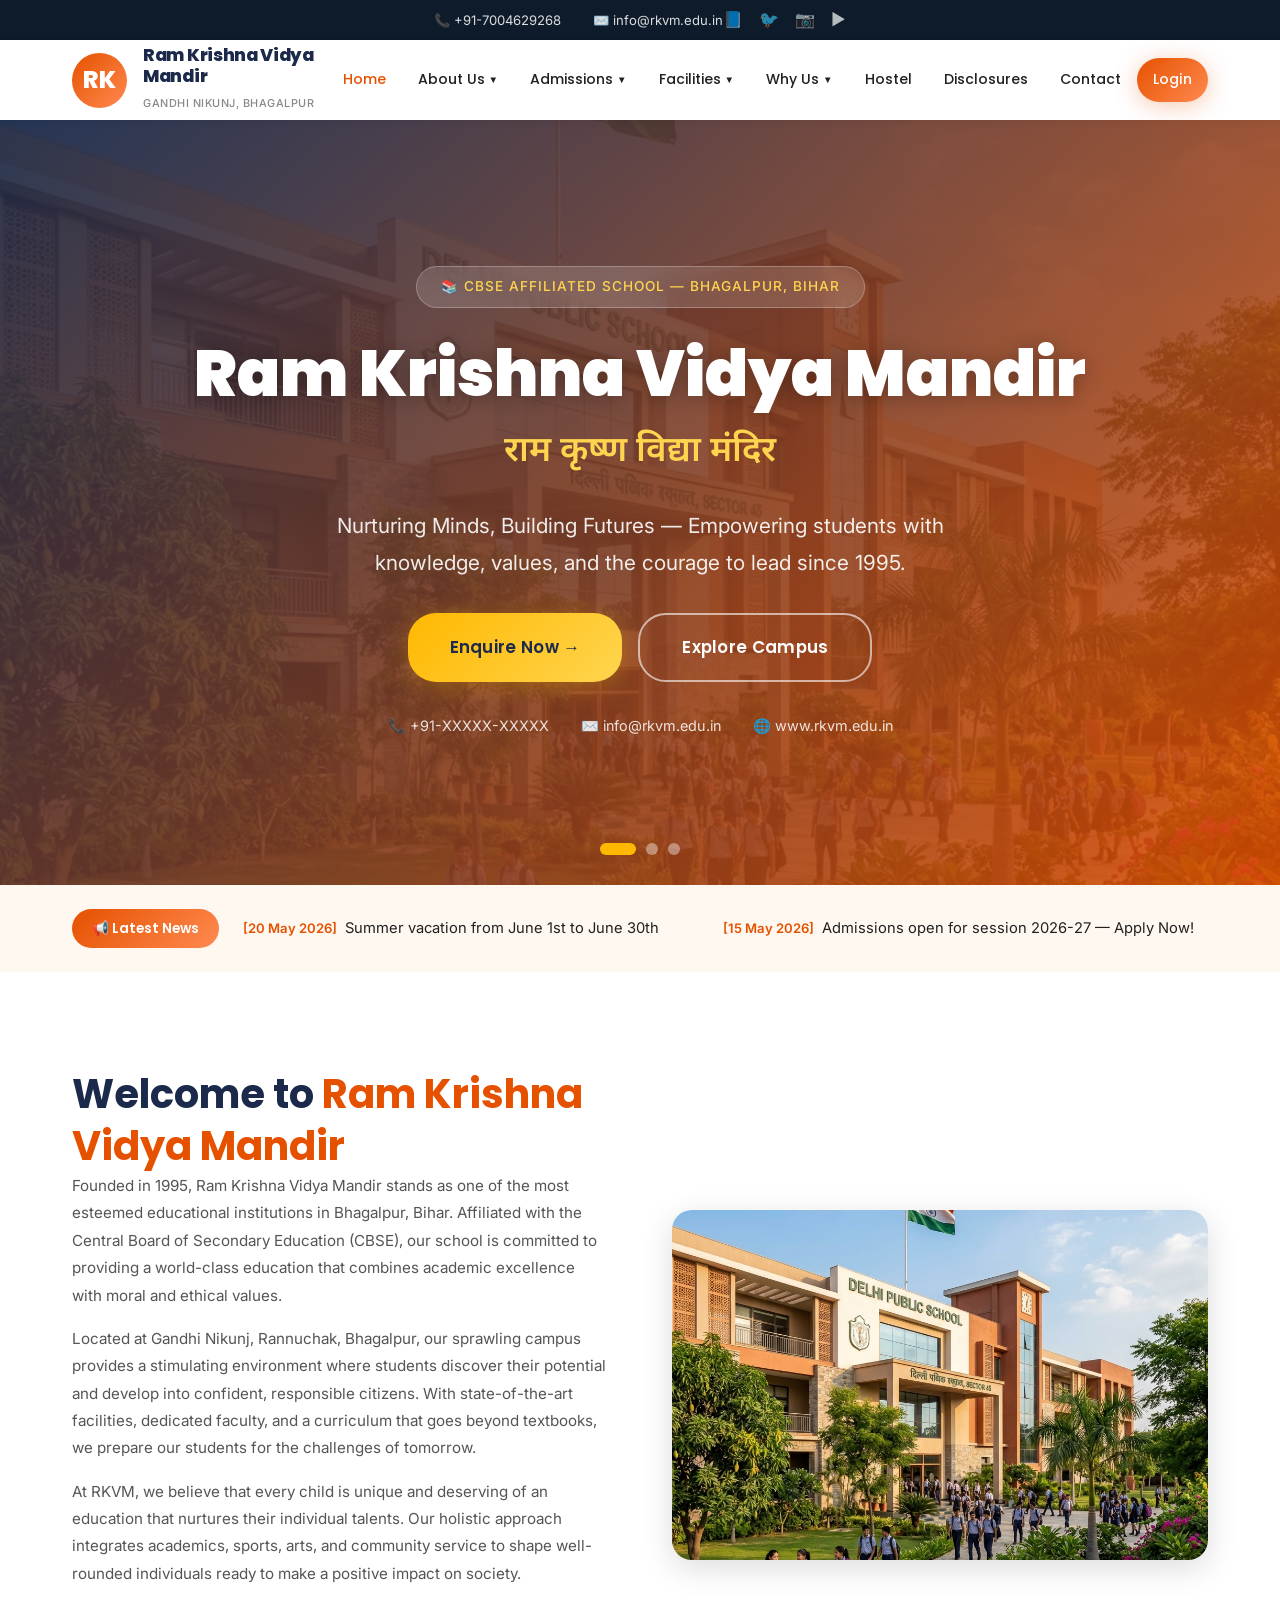
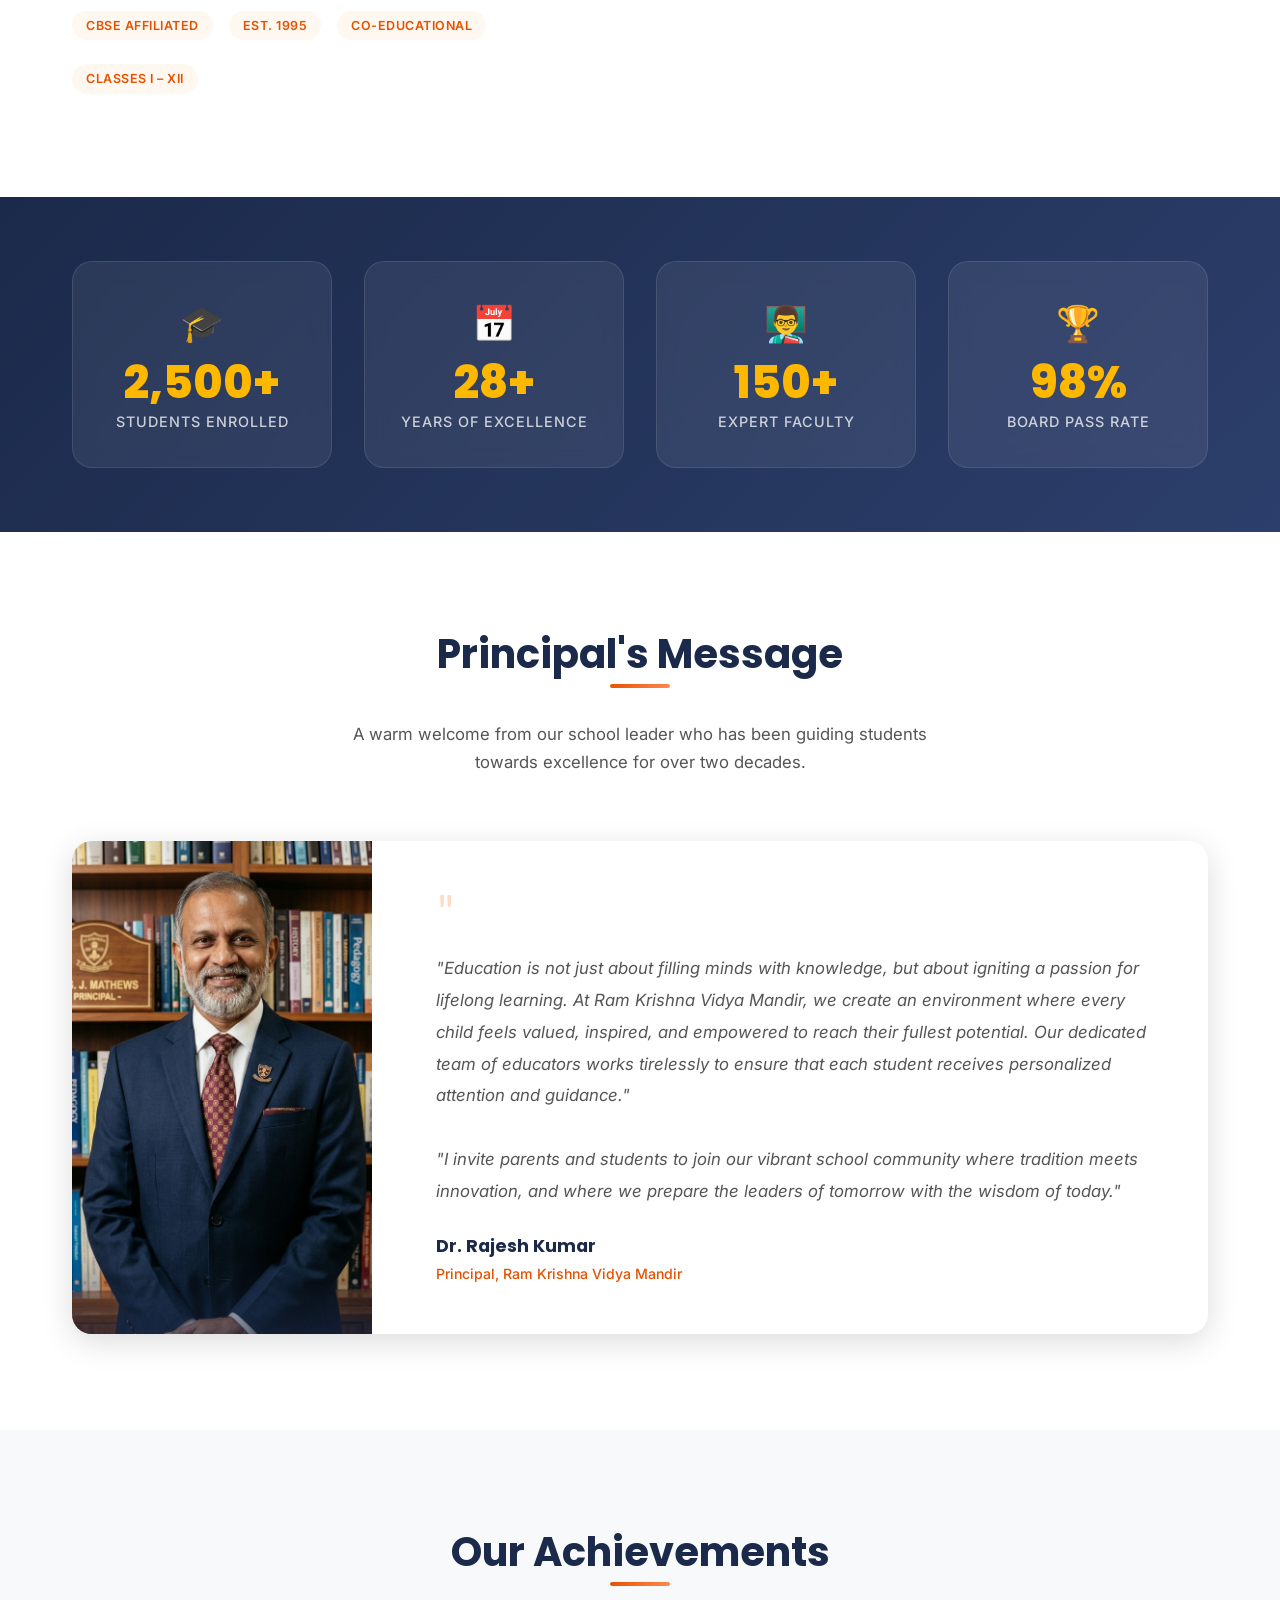
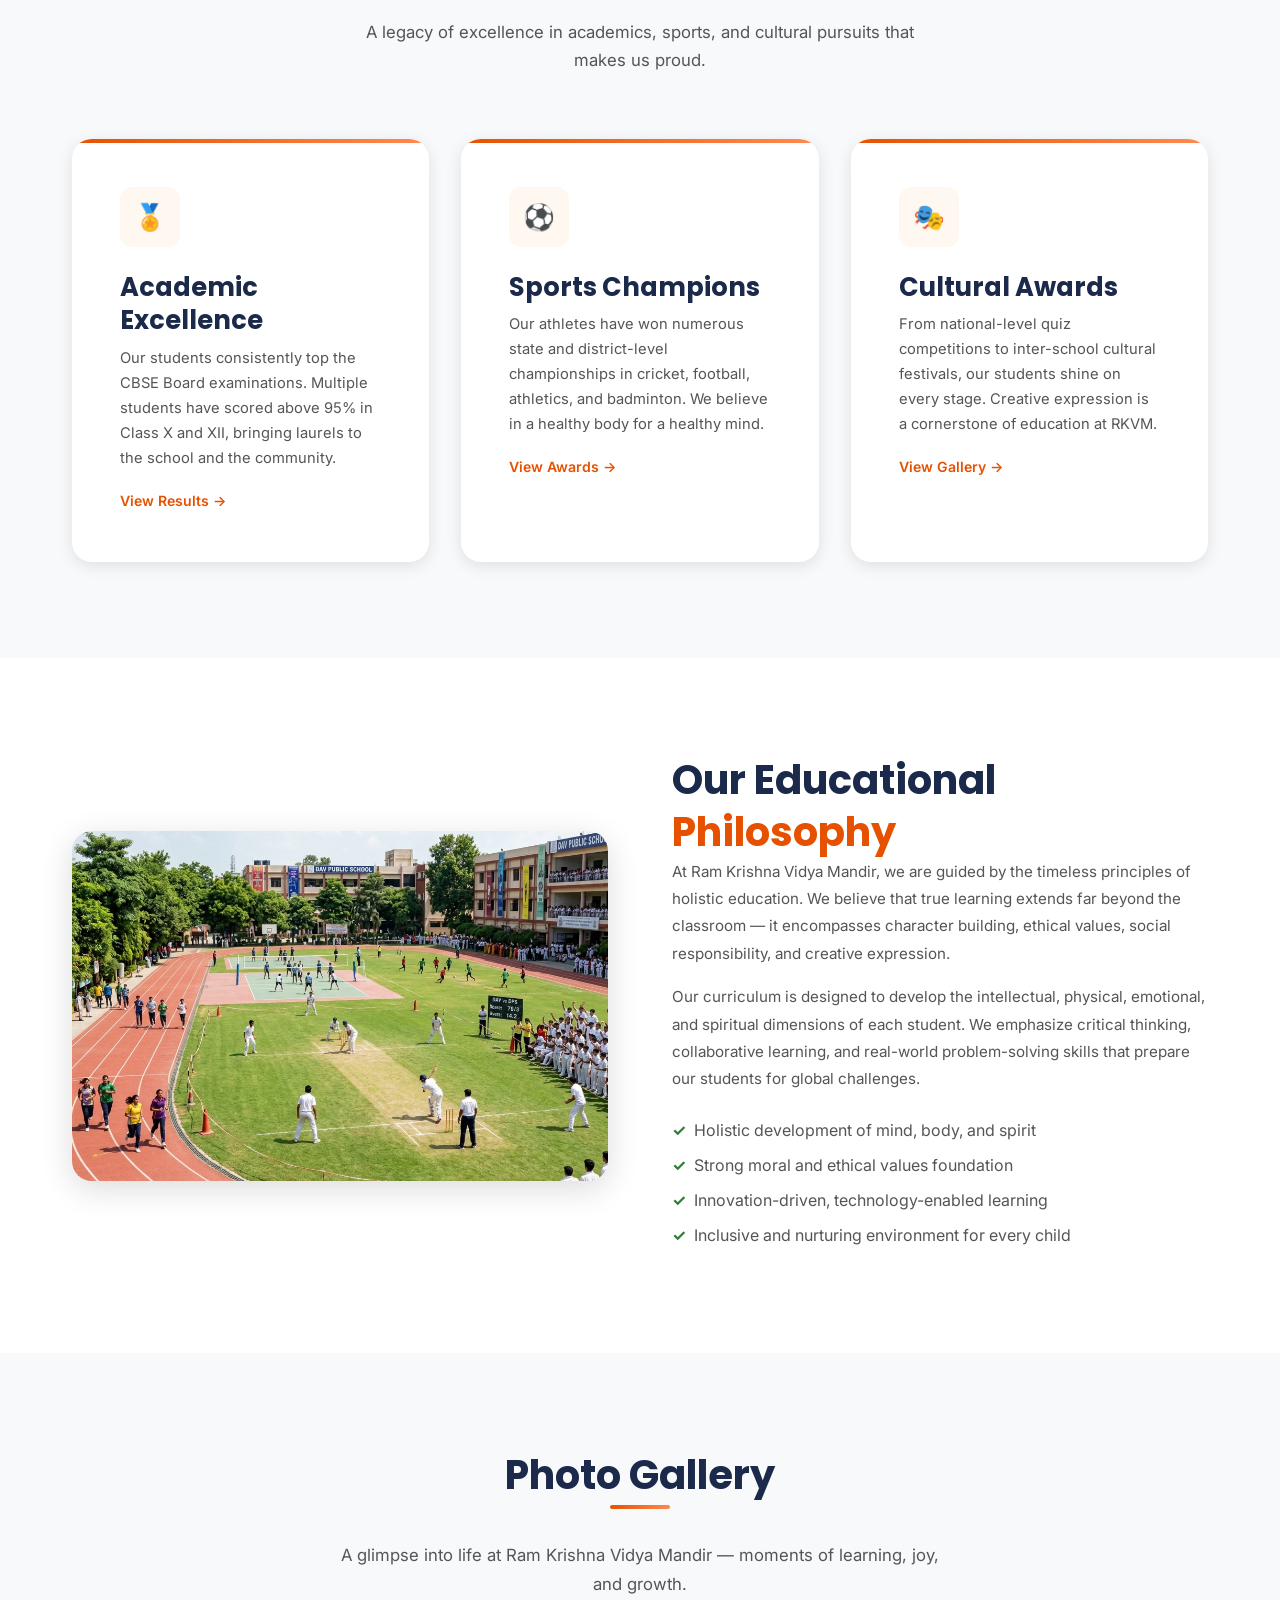
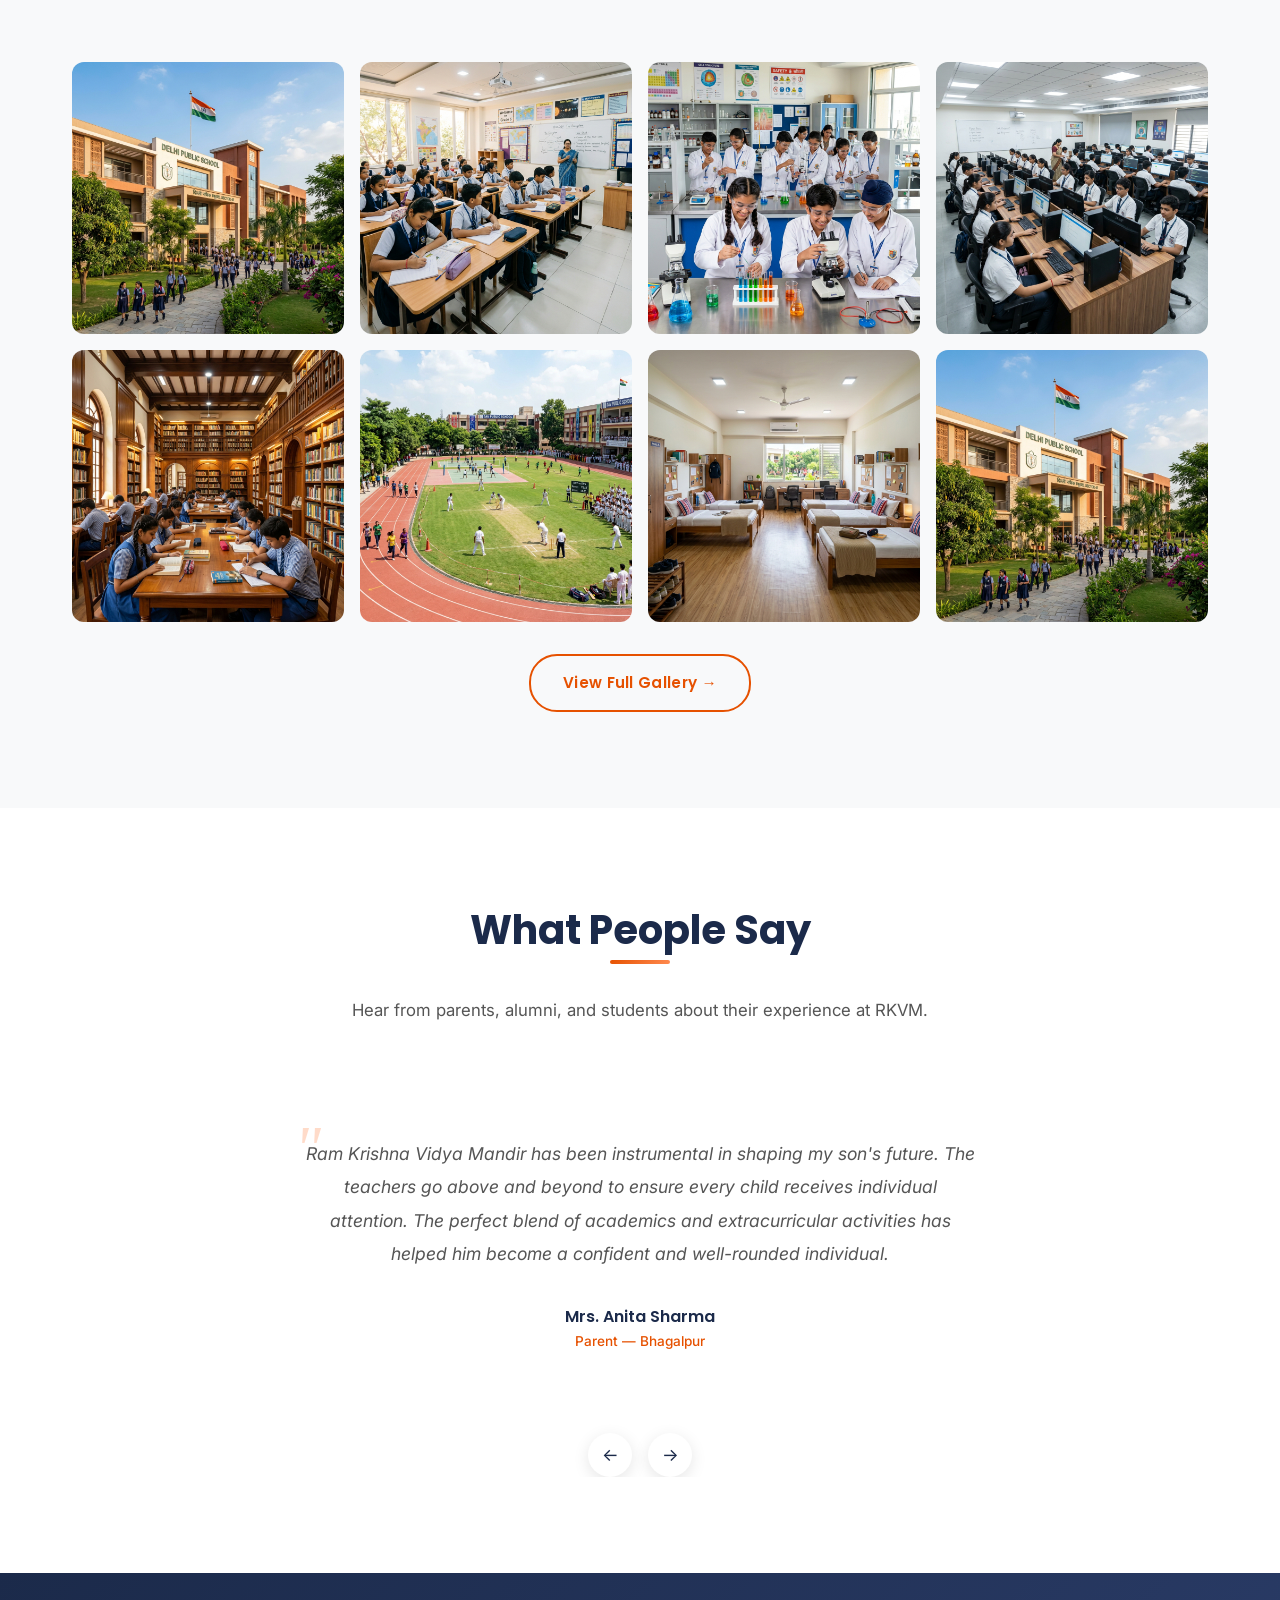
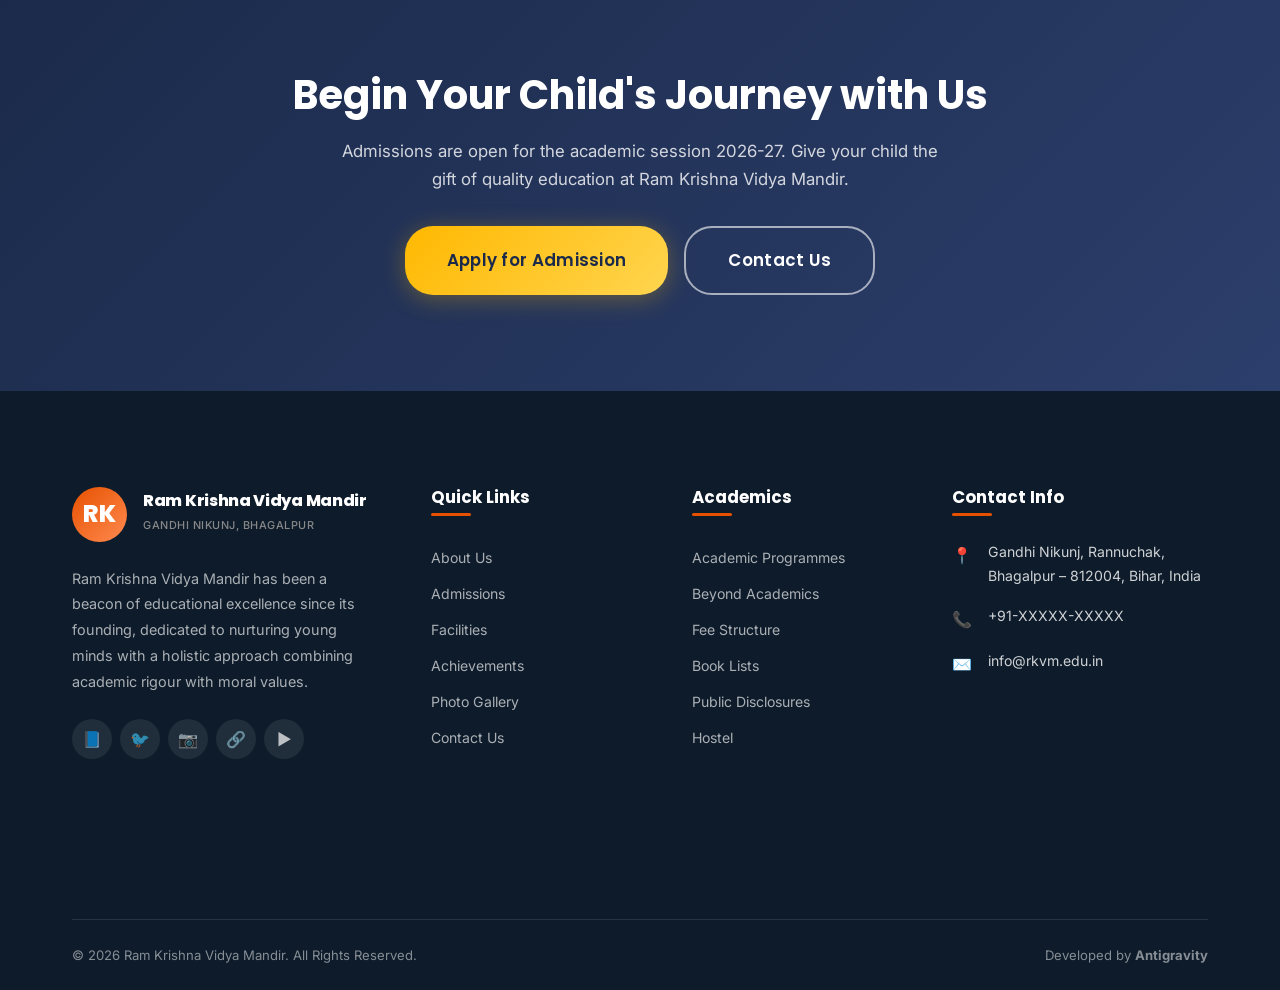
==== commit 74e72158: "Update contact phone number in index.html" ====
--- a/index.html
+++ b/index.html
@@ -1,3 +1,4 @@
+<!-- Test deployment -->
 <!DOCTYPE html>
 <html lang="en">
 <head>
@@ -13,7 +14,7 @@
 <div class="topbar">
   <div class="container">
     <div class="topbar-left">
-      <span>📞 +91-XXXXX-XXXXX</span>
+      <span>📞 +91-7004629268</span>
       <span>✉️ info@rkvm.edu.in</span>
     </div>
     <div class="topbar-right">
